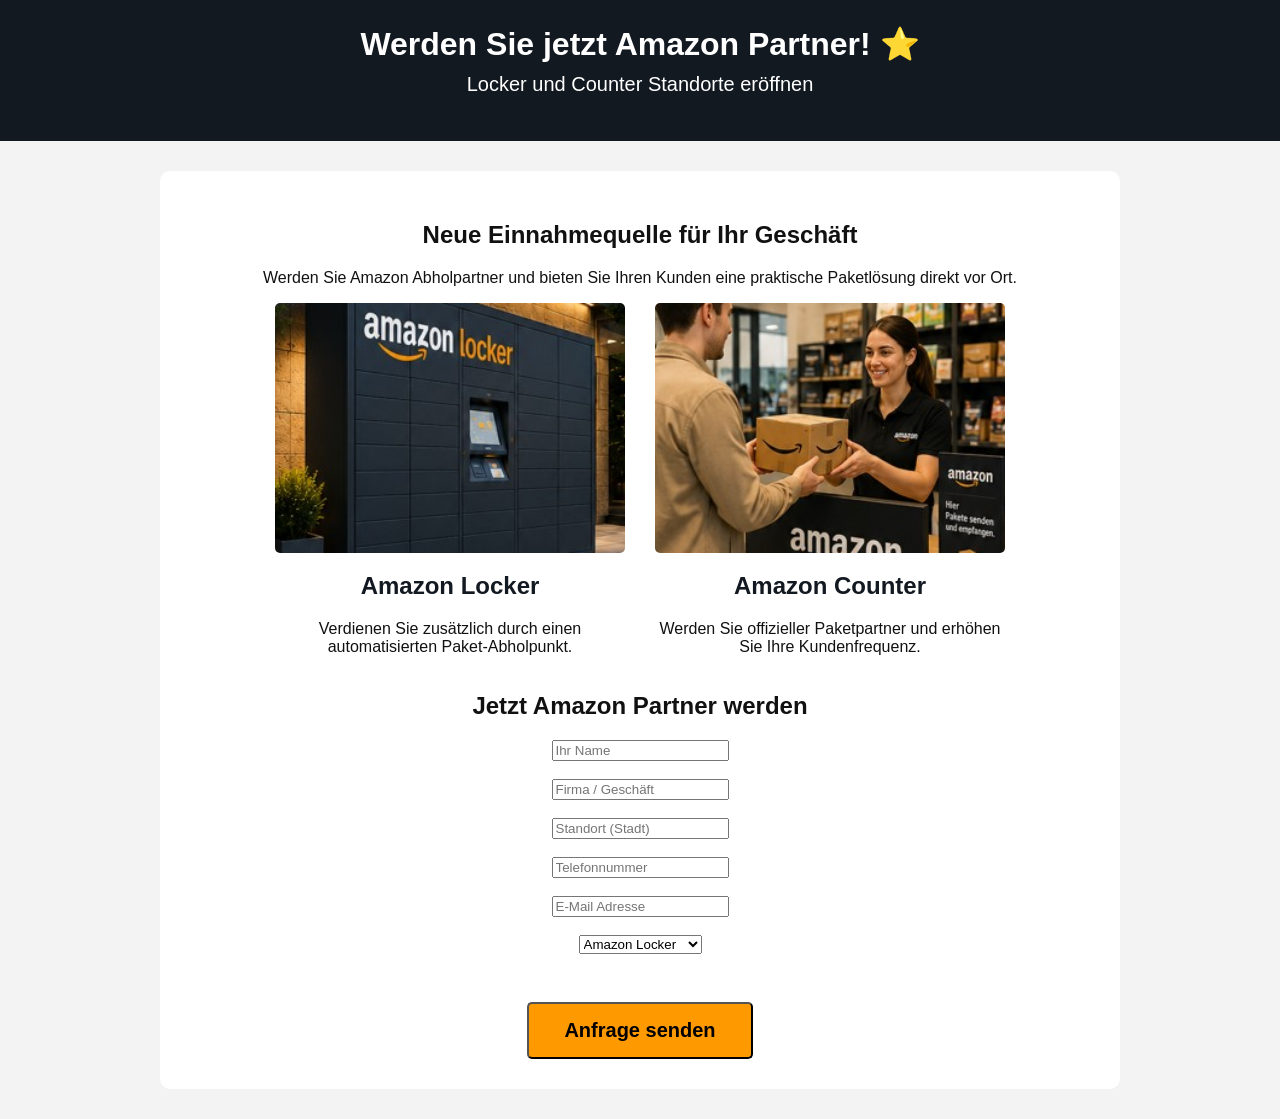
==== index.html @ 00881cdc "Update index.html" ====
<!DOCTYPE html>
<html lang="de">
<head>
    <meta charset="UTF-8">
    <meta name="viewport" content="width=device-width, initial-scale=1.0">
    <title>Amazon Partner werden</title>

    <style>
        body {
            margin: 0;
            font-family: Arial, Helvetica, sans-serif;
            background: #f3f3f3;
            color: #111;
        }

        .header {
            background: #131921;
            color: white;
            padding: 25px;
            text-align: center;
        }

        .header h1 {
            margin: 0;
            font-size: 32px;
        }

        .header p {
            font-size: 20px;
            margin-top: 10px;
        }

        .container {
            max-width: 900px;
            margin: 30px auto;
            background: white;
            padding: 30px;
            text-align: center;
            border-radius: 10px;
        }

        .images {
            display: flex;
            justify-content: center;
            gap: 30px;
            flex-wrap: wrap;
        }

        .card {
            width: 350px;
        }

        .card img {
            width: 100%;
            height: 250px;
            object-fit: cover;
            border-radius: 5px;
        }

        .card h2 {
            margin-top: 15px;
            color: #131921;
        }

        .button {
            display: inline-block;
            margin-top: 30px;
            background: #ff9900;
            color: black;
            padding: 15px 35px;
            font-size: 20px;
            font-weight: bold;
            text-decoration: none;
            border-radius: 5px;
        }

        .button:hover {
            background: #e68a00;
        }
    </style>

</head>

<body>

<div class="header">
    <h1>Werden Sie jetzt Amazon Partner! ⭐</h1>
    <p>Locker und Counter Standorte eröffnen</p>
</div>


<div class="container">

    <h2>Neue Einnahmequelle für Ihr Geschäft</h2>

    <p>
        Werden Sie Amazon Abholpartner und bieten Sie Ihren Kunden
        eine praktische Paketlösung direkt vor Ort.
    </p>


    <div class="images">

        <div class="card">
            <img src="images/locker.jpg" alt="Amazon Locker">
            <h2>Amazon Locker</h2>
            <p>
                Verdienen Sie zusätzlich durch einen automatisierten
                Paket-Abholpunkt.
            </p>
        </div>


        <div class="card">
            <img src="images/counter.jpg" alt="Amazon Counter">
            <h2>Amazon Counter</h2>
            <p>
                Werden Sie offizieller Paketpartner und erhöhen Sie
                Ihre Kundenfrequenz.
            </p>
        </div>

    </div>


    <form name="amazon-partner" method="POST" data-netlify="true">

<input type="hidden" name="form-name" value="amazon-partner">

<h2>Jetzt Amazon Partner werden</h2>

    <input type="text" name="Name" placeholder="Ihr Name" required><br><br>

    <input type="text" name="Firma" placeholder="Firma / Geschäft" required><br><br>

    <input type="text" name="Ort" placeholder="Standort (Stadt)" required><br><br>

    <input type="tel" name="Telefon" placeholder="Telefonnummer" required><br><br>

    <input type="email" name="Email" placeholder="E-Mail Adresse" required><br><br>

    <select name="Interesse">
        <option>Amazon Locker</option>
        <option>Amazon Counter</option>
        <option>Beides</option>
    </select>

    <br><br>

    <button class="button" type="submit">
        Anfrage senden
    </button>

</form>

</div>


</body>
</html>
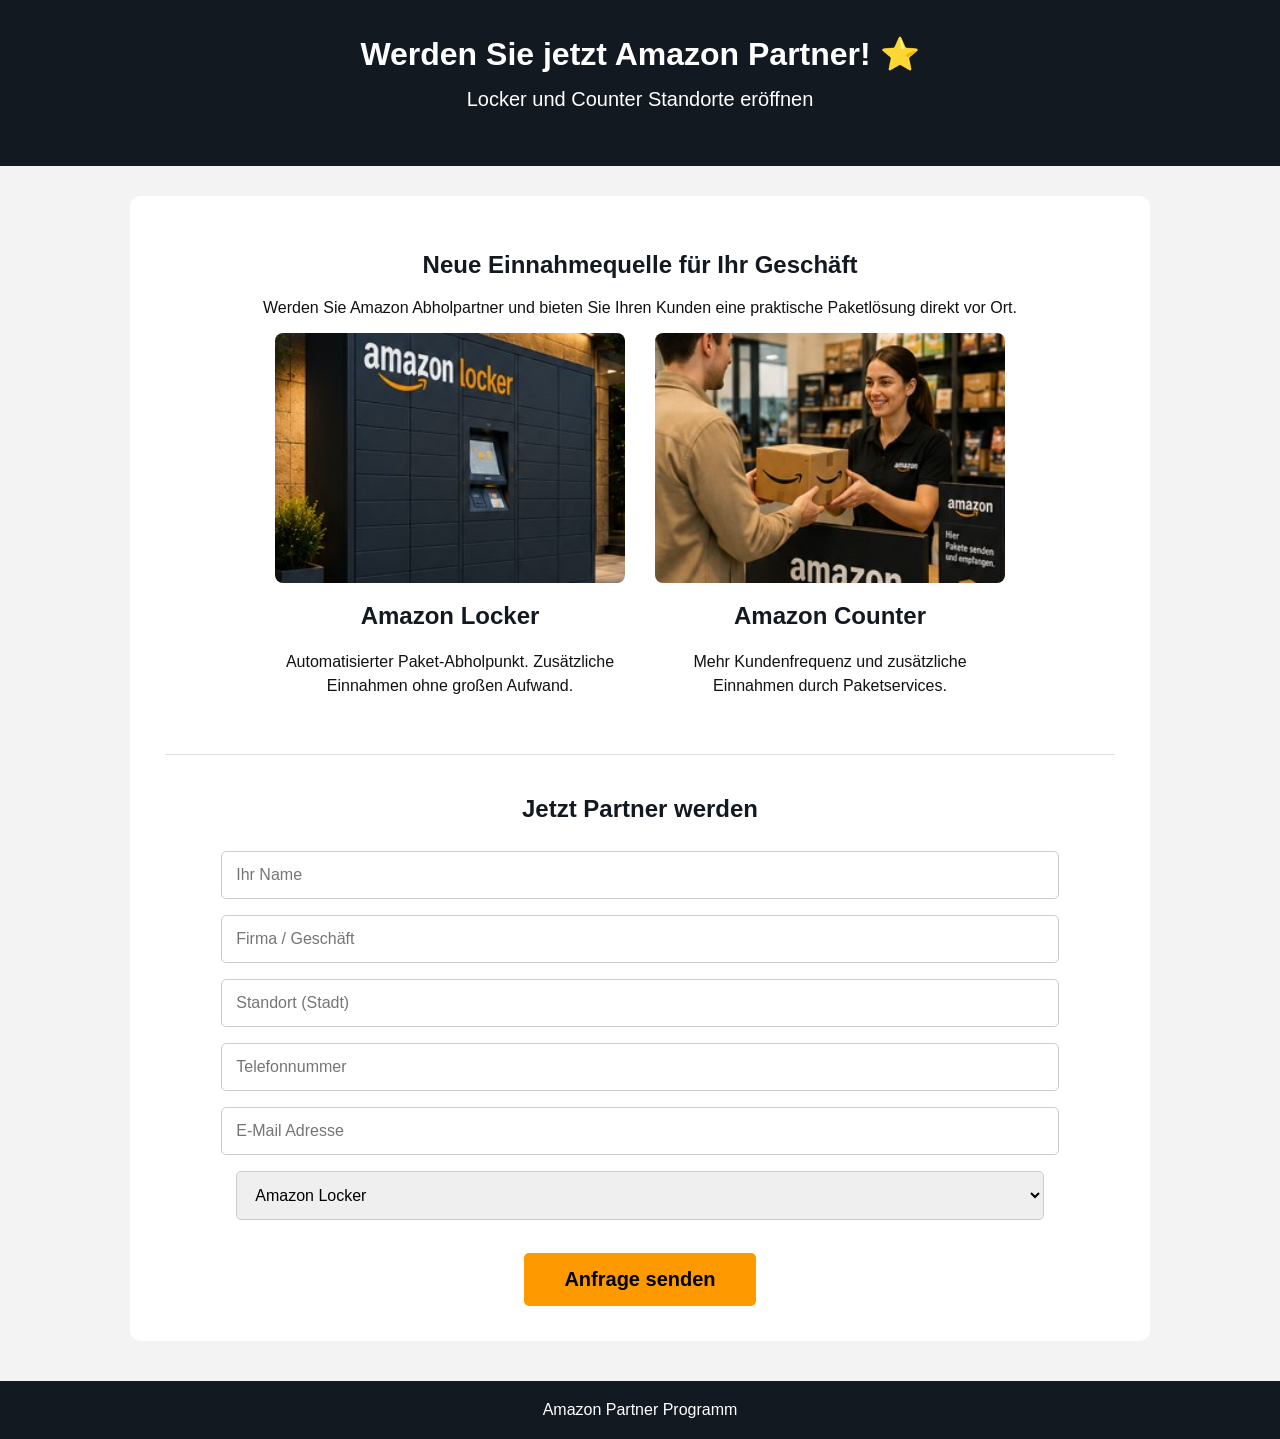
==== commit c4888fec: "Update index.html" ====
--- a/index.html
+++ b/index.html
@@ -1,160 +1,371 @@
 <!DOCTYPE html>
 <html lang="de">
+
 <head>
-    <meta charset="UTF-8">
-    <meta name="viewport" content="width=device-width, initial-scale=1.0">
-    <title>Amazon Partner werden</title>
-
-    <style>
-        body {
-            margin: 0;
-            font-family: Arial, Helvetica, sans-serif;
-            background: #f3f3f3;
-            color: #111;
-        }
-
-        .header {
-            background: #131921;
-            color: white;
-            padding: 25px;
-            text-align: center;
-        }
-
-        .header h1 {
-            margin: 0;
-            font-size: 32px;
-        }
-
-        .header p {
-            font-size: 20px;
-            margin-top: 10px;
-        }
-
-        .container {
-            max-width: 900px;
-            margin: 30px auto;
-            background: white;
-            padding: 30px;
-            text-align: center;
-            border-radius: 10px;
-        }
-
-        .images {
-            display: flex;
-            justify-content: center;
-            gap: 30px;
-            flex-wrap: wrap;
-        }
-
-        .card {
-            width: 350px;
-        }
-
-        .card img {
-            width: 100%;
-            height: 250px;
-            object-fit: cover;
-            border-radius: 5px;
-        }
-
-        .card h2 {
-            margin-top: 15px;
-            color: #131921;
-        }
-
-        .button {
-            display: inline-block;
-            margin-top: 30px;
-            background: #ff9900;
-            color: black;
-            padding: 15px 35px;
-            font-size: 20px;
-            font-weight: bold;
-            text-decoration: none;
-            border-radius: 5px;
-        }
-
-        .button:hover {
-            background: #e68a00;
-        }
-    </style>
+<meta charset="UTF-8">
+<meta name="viewport" content="width=device-width, initial-scale=1.0">
+
+<title>Amazon Partner werden</title>
+
+<style>
+
+body {
+    margin: 0;
+    font-family: Arial, Helvetica, sans-serif;
+    background: #f3f3f3;
+    color: #111;
+}
+
+
+.header {
+    background: #131921;
+    color: white;
+    padding: 35px 20px;
+    text-align: center;
+}
+
+
+.header h1 {
+    margin: 0;
+    font-size: 32px;
+}
+
+
+.header p {
+    font-size: 20px;
+    margin-top: 15px;
+}
+
+
+
+.container {
+
+    max-width: 950px;
+    margin: 30px auto;
+    background: white;
+    padding: 35px;
+    text-align: center;
+    border-radius: 10px;
+
+}
+
+
+
+.container h2 {
+
+    color: #131921;
+
+}
+
+
+
+.images {
+
+    display: flex;
+    justify-content: center;
+    gap: 30px;
+    flex-wrap: wrap;
+
+}
+
+
+
+.card {
+
+    width: 350px;
+
+}
+
+
+
+.card img {
+
+    width: 100%;
+    height: 250px;
+    object-fit: cover;
+    border-radius: 8px;
+
+}
+
+
+
+.card h2 {
+
+    margin-top: 15px;
+
+}
+
+
+
+.card p {
+
+    font-size: 16px;
+    line-height: 1.5;
+
+}
+
+
+
+.form-box {
+
+    margin-top: 40px;
+    padding-top: 20px;
+    border-top: 1px solid #ddd;
+
+}
+
+
+
+input, select {
+
+    width: 85%;
+    padding: 14px;
+    margin: 8px;
+    font-size: 16px;
+    border: 1px solid #ccc;
+    border-radius: 5px;
+
+}
+
+
+
+.button {
+
+    display: inline-block;
+    margin-top: 25px;
+    background: #ff9900;
+    color: black;
+    padding: 15px 40px;
+    font-size: 20px;
+    font-weight: bold;
+    border: none;
+    border-radius: 5px;
+    cursor: pointer;
+
+}
+
+
+
+.button:hover {
+
+    background: #e68a00;
+
+}
+
+
+
+.footer {
+
+    margin-top: 40px;
+    padding: 20px;
+    background: #131921;
+    color: white;
+    text-align: center;
+
+}
+
+
+
+@media(max-width:700px){
+
+    .container {
+
+        margin: 10px;
+        padding: 20px;
+
+    }
+
+
+    .card {
+
+        width: 100%;
+
+    }
+
+
+    .header h1 {
+
+        font-size: 25px;
+
+    }
+
+}
+
+
+</style>
 
 </head>
 
+
+
 <body>
 
+
 <div class="header">
-    <h1>Werden Sie jetzt Amazon Partner! ⭐</h1>
-    <p>Locker und Counter Standorte eröffnen</p>
-</div>
+
+<h1>Werden Sie jetzt Amazon Partner! ⭐</h1>
+
+<p>
+Locker und Counter Standorte eröffnen
+</p>
+
+</div>
+
 
 
 <div class="container">
 
-    <h2>Neue Einnahmequelle für Ihr Geschäft</h2>
-
-    <p>
-        Werden Sie Amazon Abholpartner und bieten Sie Ihren Kunden
-        eine praktische Paketlösung direkt vor Ort.
-    </p>
-
-
-    <div class="images">
-
-        <div class="card">
-            <img src="images/locker.jpg" alt="Amazon Locker">
-            <h2>Amazon Locker</h2>
-            <p>
-                Verdienen Sie zusätzlich durch einen automatisierten
-                Paket-Abholpunkt.
-            </p>
-        </div>
-
-
-        <div class="card">
-            <img src="images/counter.jpg" alt="Amazon Counter">
-            <h2>Amazon Counter</h2>
-            <p>
-                Werden Sie offizieller Paketpartner und erhöhen Sie
-                Ihre Kundenfrequenz.
-            </p>
-        </div>
-
-    </div>
-
-
-    <form name="amazon-partner" method="POST" data-netlify="true">
+
+<h2>Neue Einnahmequelle für Ihr Geschäft</h2>
+
+
+<p>
+Werden Sie Amazon Abholpartner und bieten Sie Ihren Kunden
+eine praktische Paketlösung direkt vor Ort.
+</p>
+
+
+
+<div class="images">
+
+
+<div class="card">
+
+<img src="images/locker.jpg" alt="Amazon Locker">
+
+<h2>Amazon Locker</h2>
+
+<p>
+Automatisierter Paket-Abholpunkt.
+Zusätzliche Einnahmen ohne großen Aufwand.
+</p>
+
+</div>
+
+
+
+
+<div class="card">
+
+<img src="images/counter.jpg" alt="Amazon Counter">
+
+<h2>Amazon Counter</h2>
+
+<p>
+Mehr Kundenfrequenz und zusätzliche Einnahmen
+durch Paketservices.
+</p>
+
+</div>
+
+
+</div>
+
+
+
+
+
+<div class="form-box">
+
+
+<h2>
+Jetzt Partner werden
+</h2>
+
+
+
+<form 
+name="amazon-partner"
+method="POST"
+data-netlify="true"
+action="/danke.html">
+
 
 <input type="hidden" name="form-name" value="amazon-partner">
 
-<h2>Jetzt Amazon Partner werden</h2>
-
-    <input type="text" name="Name" placeholder="Ihr Name" required><br><br>
-
-    <input type="text" name="Firma" placeholder="Firma / Geschäft" required><br><br>
-
-    <input type="text" name="Ort" placeholder="Standort (Stadt)" required><br><br>
-
-    <input type="tel" name="Telefon" placeholder="Telefonnummer" required><br><br>
-
-    <input type="email" name="Email" placeholder="E-Mail Adresse" required><br><br>
-
-    <select name="Interesse">
-        <option>Amazon Locker</option>
-        <option>Amazon Counter</option>
-        <option>Beides</option>
-    </select>
-
-    <br><br>
-
-    <button class="button" type="submit">
-        Anfrage senden
-    </button>
+
+
+<input 
+type="text"
+name="Name"
+placeholder="Ihr Name"
+required>
+
+
+
+<input
+type="text"
+name="Firma"
+placeholder="Firma / Geschäft"
+required>
+
+
+
+<input
+type="text"
+name="Ort"
+placeholder="Standort (Stadt)"
+required>
+
+
+
+<input
+type="tel"
+name="Telefon"
+placeholder="Telefonnummer"
+required>
+
+
+
+<input
+type="email"
+name="Email"
+placeholder="E-Mail Adresse"
+required>
+
+
+
+<select name="Interesse">
+
+<option>Amazon Locker</option>
+
+<option>Amazon Counter</option>
+
+<option>Beides</option>
+
+</select>
+
+
+
+<br>
+
+
+
+<button class="button" type="submit">
+
+Anfrage senden
+
+</button>
+
+
 
 </form>
 
+
+</div>
+
+
+</div>
+
+
+
+<div class="footer">
+
+Amazon Partner Programm
+
 </div>
 
 
 </body>
+
 </html>
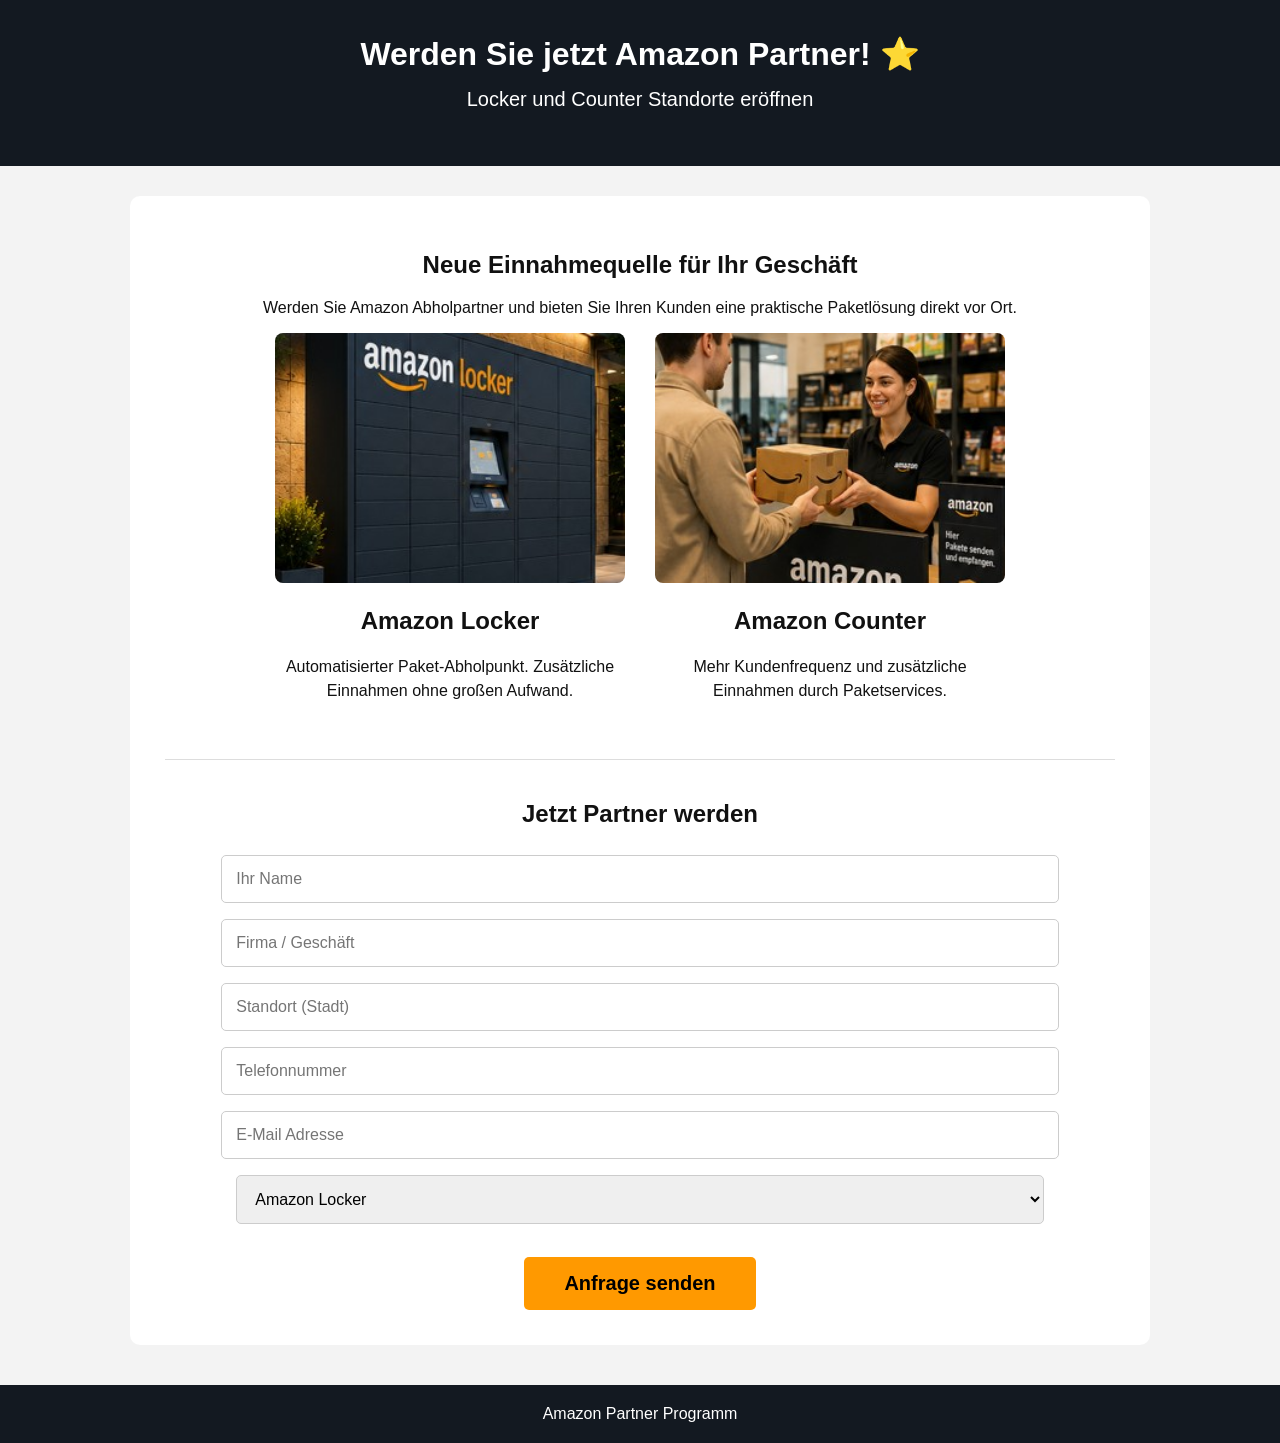
==== commit af1329d5: "Update index.html" ====
--- a/index.html
+++ b/index.html
@@ -16,7 +16,6 @@
     color: #111;
 }
 
-
 .header {
     background: #131921;
     color: white;
@@ -24,97 +23,52 @@
     text-align: center;
 }
 
-
 .header h1 {
     margin: 0;
     font-size: 32px;
 }
 
-
 .header p {
     font-size: 20px;
     margin-top: 15px;
 }
 
-
-
 .container {
-
     max-width: 950px;
     margin: 30px auto;
     background: white;
     padding: 35px;
     text-align: center;
     border-radius: 10px;
-
-}
-
-
-
-.container h2 {
-
-    color: #131921;
-
-}
-
-
+}
 
 .images {
-
     display: flex;
     justify-content: center;
     gap: 30px;
     flex-wrap: wrap;
-
-}
-
-
+}
 
 .card {
-
     width: 350px;
-
-}
-
-
+}
 
 .card img {
-
     width: 100%;
     height: 250px;
     object-fit: cover;
     border-radius: 8px;
-
-}
-
-
-
-.card h2 {
-
-    margin-top: 15px;
-
-}
-
-
+}
 
 .card p {
-
-    font-size: 16px;
     line-height: 1.5;
-
-}
-
-
+}
 
 .form-box {
-
     margin-top: 40px;
     padding-top: 20px;
     border-top: 1px solid #ddd;
-
-}
-
-
+}
 
 input, select {
 
@@ -127,11 +81,8 @@
 
 }
 
-
-
 .button {
 
-    display: inline-block;
     margin-top: 25px;
     background: #ff9900;
     color: black;
@@ -144,15 +95,9 @@
 
 }
 
-
-
 .button:hover {
-
     background: #e68a00;
-
-}
-
-
+}
 
 .footer {
 
@@ -165,39 +110,28 @@
 }
 
 
-
 @media(max-width:700px){
 
     .container {
-
         margin: 10px;
         padding: 20px;
-
     }
 
-
     .card {
-
         width: 100%;
-
     }
 
-
     .header h1 {
-
         font-size: 25px;
-
     }
 
 }
 
-
 </style>
 
 </head>
 
 
-
 <body>
 
 
@@ -205,9 +139,7 @@
 
 <h1>Werden Sie jetzt Amazon Partner! ⭐</h1>
 
-<p>
-Locker und Counter Standorte eröffnen
-</p>
+<p>Locker und Counter Standorte eröffnen</p>
 
 </div>
 
@@ -244,7 +176,6 @@
 
 
 
-
 <div class="card">
 
 <img src="images/counter.jpg" alt="Amazon Counter">
@@ -264,25 +195,39 @@
 
 
 
-
 <div class="form-box">
 
 
-<h2>
-Jetzt Partner werden
-</h2>
+<h2>Jetzt Partner werden</h2>
+
+
+<!-- Netlify hidden form detection -->
+
+<form name="amazon-partner" netlify hidden>
+
+<input type="text" name="Name">
+<input type="text" name="Firma">
+<input type="text" name="Ort">
+<input type="tel" name="Telefon">
+<input type="email" name="Email">
+
+<select name="Interesse">
+<option>Amazon Locker</option>
+<option>Amazon Counter</option>
+<option>Beides</option>
+</select>
+
+</form>
 
 
 
 <form 
 name="amazon-partner"
 method="POST"
-data-netlify="true"
-action="/danke.html">
+data-netlify="true">
 
 
 <input type="hidden" name="form-name" value="amazon-partner">
-
 
 
 <input 
@@ -292,7 +237,6 @@
 required>
 
 
-
 <input
 type="text"
 name="Firma"
@@ -300,7 +244,6 @@
 required>
 
 
-
 <input
 type="text"
 name="Ort"
@@ -308,7 +251,6 @@
 required>
 
 
-
 <input
 type="tel"
 name="Telefon"
@@ -316,7 +258,6 @@
 required>
 
 
-
 <input
 type="email"
 name="Email"
@@ -324,7 +265,6 @@
 required>
 
 
-
 <select name="Interesse">
 
 <option>Amazon Locker</option>
@@ -336,11 +276,9 @@
 </select>
 
 
-
 <br>
 
 
-
 <button class="button" type="submit">
 
 Anfrage senden
@@ -348,7 +286,6 @@
 </button>
 
 
-
 </form>
 
 
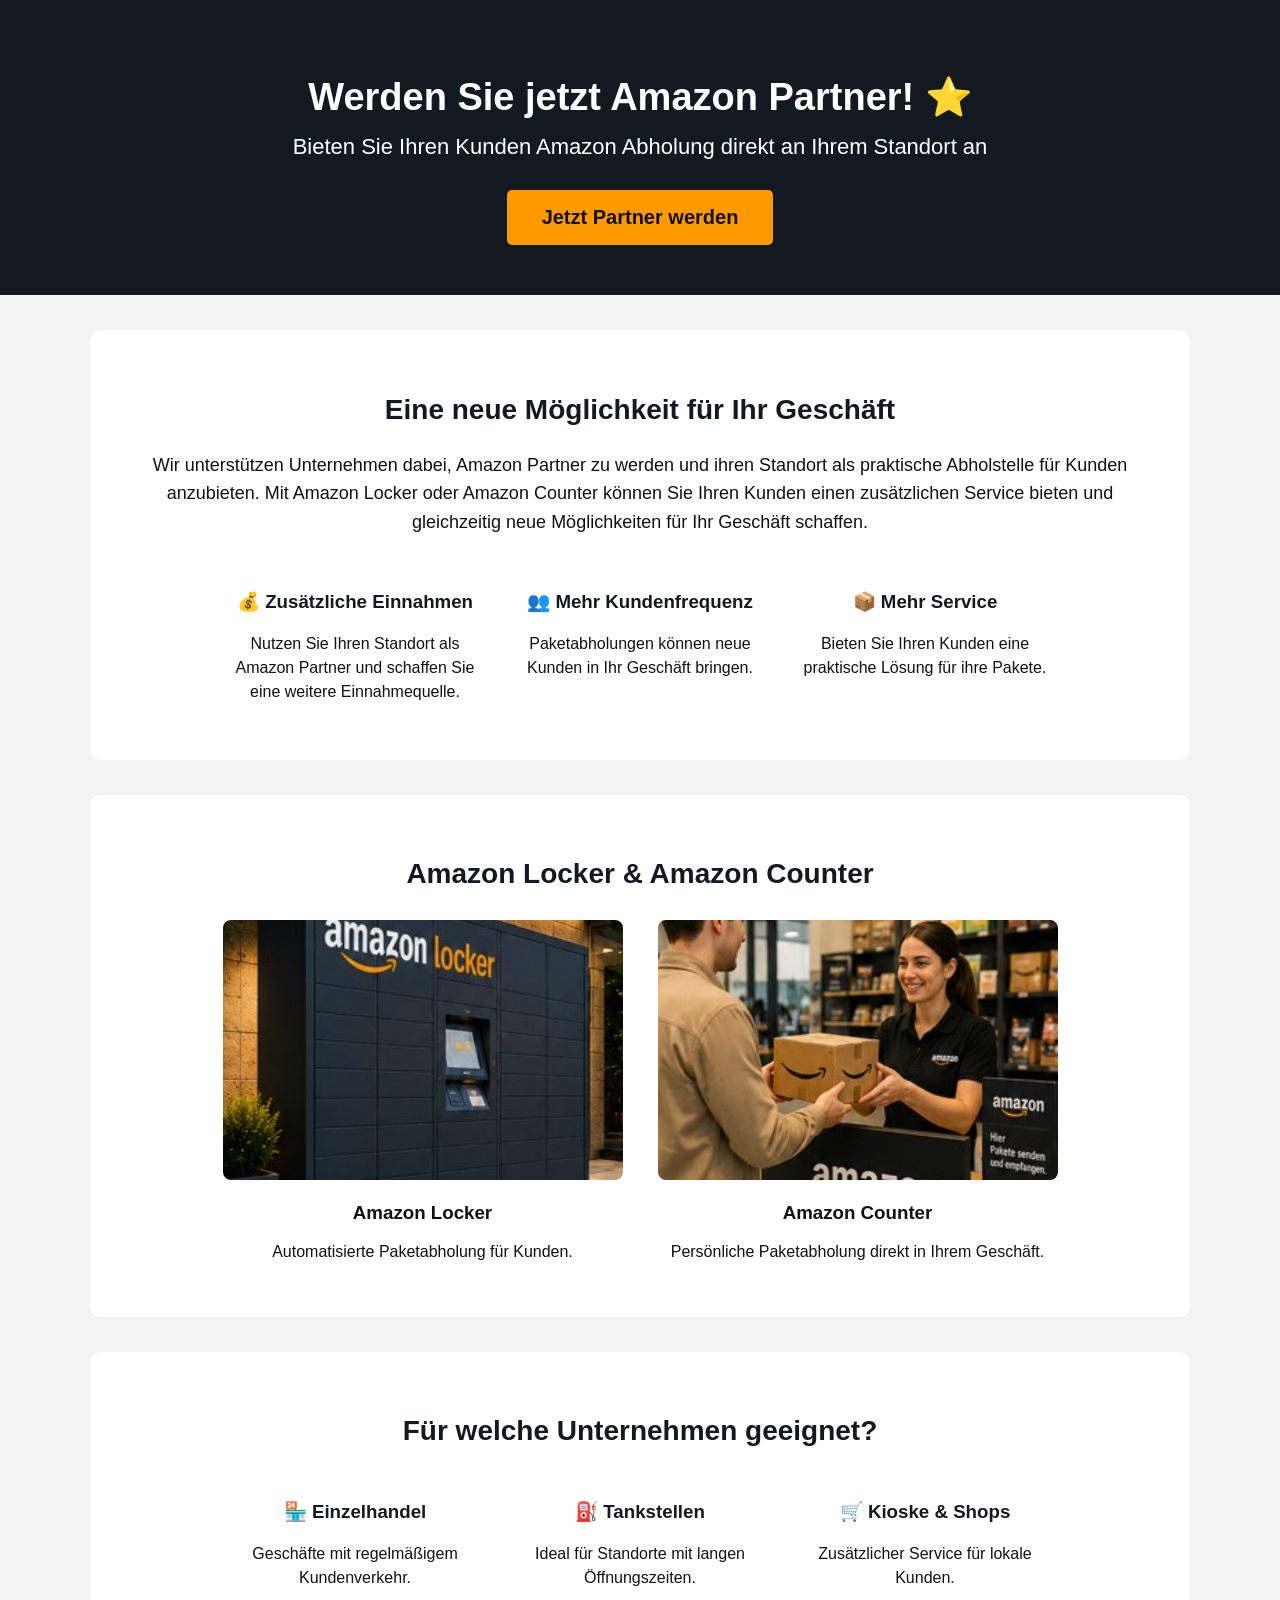
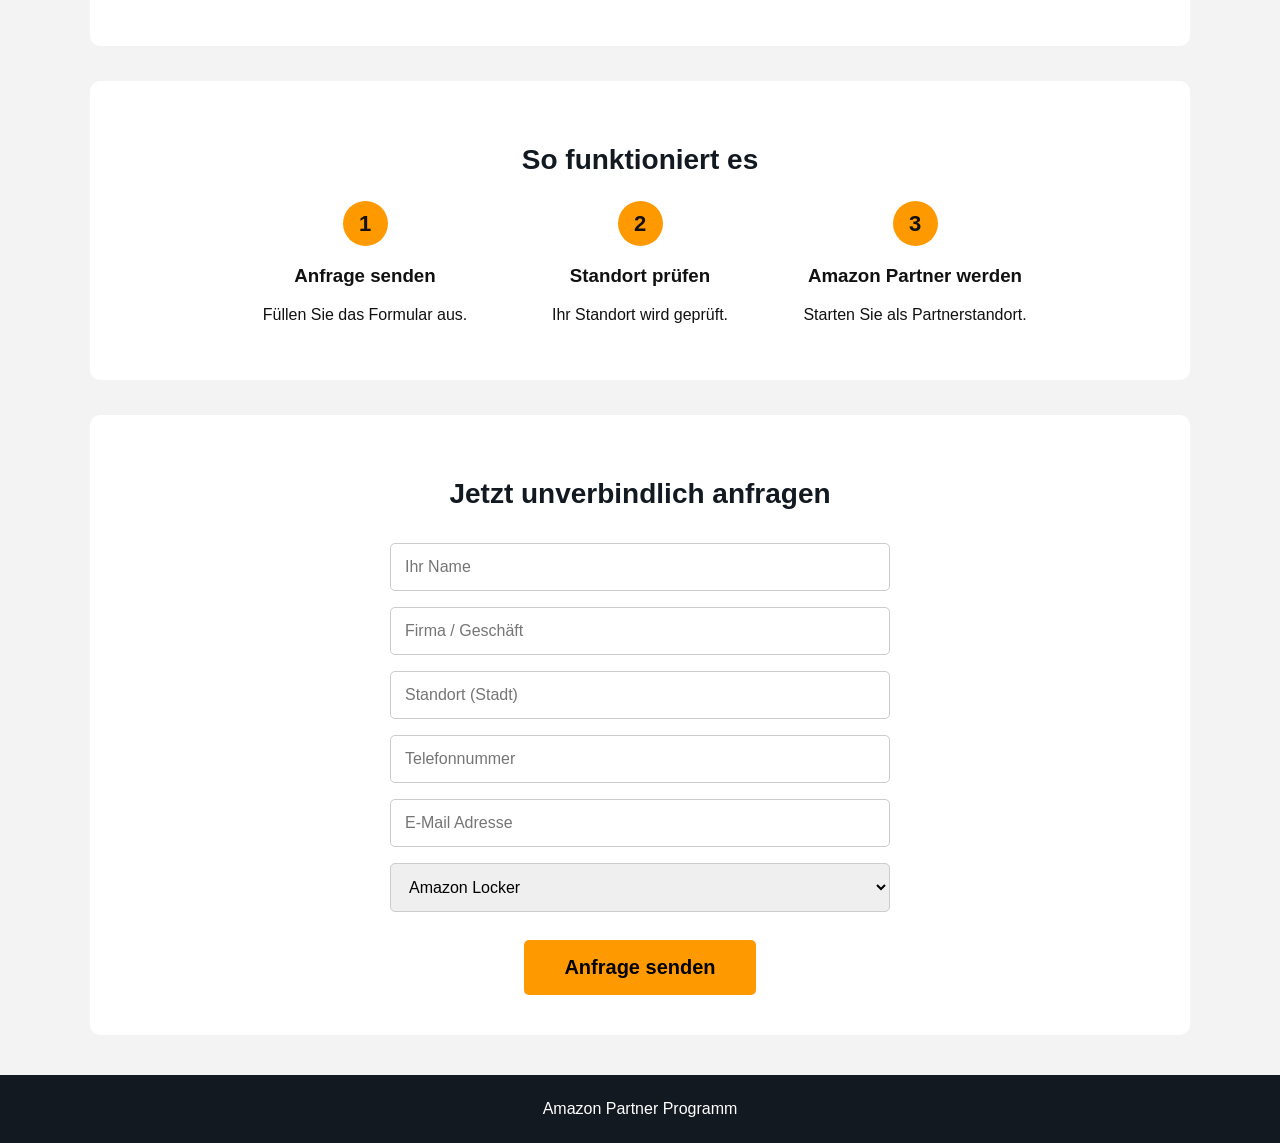
==== commit 0a065db9: "Update index.html" ====
--- a/index.html
+++ b/index.html
@@ -8,6 +8,10 @@
 <title>Amazon Partner werden</title>
 
 <style>
+
+* {
+    box-sizing: border-box;
+}
 
 body {
     margin: 0;
@@ -19,60 +23,151 @@
 .header {
     background: #131921;
     color: white;
-    padding: 35px 20px;
+    padding: 50px 20px;
     text-align: center;
 }
 
 .header h1 {
+    font-size: 38px;
+    margin-bottom: 15px;
+}
+
+.header p {
+    font-size: 22px;
     margin: 0;
-    font-size: 32px;
-}
-
-.header p {
+}
+
+
+.hero-button {
+    display: inline-block;
+    margin-top: 30px;
+    background: #ff9900;
+    color: #111;
+    padding: 16px 35px;
     font-size: 20px;
-    margin-top: 15px;
-}
+    font-weight: bold;
+    text-decoration: none;
+    border-radius: 5px;
+}
+
+
 
 .container {
-    max-width: 950px;
-    margin: 30px auto;
+    max-width: 1100px;
+    margin: 35px auto;
     background: white;
-    padding: 35px;
-    text-align: center;
+    padding: 40px;
     border-radius: 10px;
 }
+
+
+
+.section-title {
+    text-align: center;
+    color: #131921;
+    font-size: 28px;
+    margin-bottom: 25px;
+}
+
+
+
+.intro {
+    text-align: center;
+    font-size: 18px;
+    line-height: 1.6;
+}
+
+
+
+.cards {
+    display: flex;
+    justify-content: center;
+    gap: 25px;
+    flex-wrap: wrap;
+    margin-top: 35px;
+}
+
+
+.card {
+    width: 260px;
+    text-align: center;
+}
+
+
+.card h3 {
+    color: #131921;
+}
+
+
+.card p {
+    line-height: 1.5;
+}
+
+
 
 .images {
     display: flex;
     justify-content: center;
-    gap: 30px;
+    gap: 35px;
     flex-wrap: wrap;
-}
-
-.card {
-    width: 350px;
-}
-
-.card img {
+    margin-top: 30px;
+}
+
+
+
+.image-card {
+    width: 400px;
+    text-align: center;
+}
+
+
+.image-card img {
     width: 100%;
-    height: 250px;
+    height: 260px;
     object-fit: cover;
     border-radius: 8px;
 }
 
-.card p {
-    line-height: 1.5;
-}
+
+
+.steps {
+    display: flex;
+    justify-content: center;
+    gap: 25px;
+    flex-wrap: wrap;
+}
+
+
+.step {
+    width: 250px;
+    text-align: center;
+}
+
+
+
+.number {
+    background: #ff9900;
+    display: inline-block;
+    width: 45px;
+    height: 45px;
+    line-height: 45px;
+    border-radius: 50%;
+    font-weight: bold;
+    font-size: 22px;
+}
+
+
 
 .form-box {
-    margin-top: 40px;
-    padding-top: 20px;
-    border-top: 1px solid #ddd;
-}
+    text-align: center;
+}
+
+
 
 input, select {
 
     width: 85%;
+    max-width: 500px;
     padding: 14px;
     margin: 8px;
     font-size: 16px;
@@ -81,51 +176,58 @@
 
 }
 
-.button {
-
-    margin-top: 25px;
+
+
+button {
+
     background: #ff9900;
-    color: black;
-    padding: 15px 40px;
+    border: none;
+    padding: 16px 40px;
     font-size: 20px;
     font-weight: bold;
-    border: none;
+    cursor: pointer;
     border-radius: 5px;
-    cursor: pointer;
-
-}
-
-.button:hover {
+    margin-top: 20px;
+
+}
+
+
+
+button:hover {
     background: #e68a00;
 }
 
+
+
 .footer {
 
-    margin-top: 40px;
-    padding: 20px;
-    background: #131921;
-    color: white;
-    text-align: center;
-
-}
+    background:#131921;
+    color:white;
+    text-align:center;
+    padding:25px;
+    margin-top:40px;
+
+}
+
 
 
 @media(max-width:700px){
 
-    .container {
-        margin: 10px;
-        padding: 20px;
-    }
-
-    .card {
-        width: 100%;
-    }
-
-    .header h1 {
-        font-size: 25px;
-    }
-
-}
+.header h1 {
+    font-size:28px;
+}
+
+.container {
+    margin:15px;
+    padding:25px;
+}
+
+.image-card {
+    width:100%;
+}
+
+}
+
 
 </style>
 
@@ -135,89 +237,250 @@
 <body>
 
 
+
 <div class="header">
 
 <h1>Werden Sie jetzt Amazon Partner! ⭐</h1>
 
-<p>Locker und Counter Standorte eröffnen</p>
-
-</div>
+<p>
+Bieten Sie Ihren Kunden Amazon Abholung direkt an Ihrem Standort an
+</p>
+
+<a href="#formular" class="hero-button">
+Jetzt Partner werden
+</a>
+
+</div>
+
 
 
 
 <div class="container">
 
 
-<h2>Neue Einnahmequelle für Ihr Geschäft</h2>
-
-
-<p>
-Werden Sie Amazon Abholpartner und bieten Sie Ihren Kunden
-eine praktische Paketlösung direkt vor Ort.
-</p>
-
+<h2 class="section-title">
+Eine neue Möglichkeit für Ihr Geschäft
+</h2>
+
+
+<p class="intro">
+
+Wir unterstützen Unternehmen dabei, Amazon Partner zu werden und ihren Standort
+als praktische Abholstelle für Kunden anzubieten.
+
+Mit Amazon Locker oder Amazon Counter können Sie Ihren Kunden einen zusätzlichen
+Service bieten und gleichzeitig neue Möglichkeiten für Ihr Geschäft schaffen.
+
+</p>
+
+
+
+<div class="cards">
+
+
+<div class="card">
+
+<h3>💰 Zusätzliche Einnahmen</h3>
+
+<p>
+Nutzen Sie Ihren Standort als Amazon Partner und schaffen Sie eine weitere Einnahmequelle.
+</p>
+
+</div>
+
+
+<div class="card">
+
+<h3>👥 Mehr Kundenfrequenz</h3>
+
+<p>
+Paketabholungen können neue Kunden in Ihr Geschäft bringen.
+</p>
+
+</div>
+
+
+<div class="card">
+
+<h3>📦 Mehr Service</h3>
+
+<p>
+Bieten Sie Ihren Kunden eine praktische Lösung für ihre Pakete.
+</p>
+
+</div>
+
+
+</div>
+
+
+</div>
+
+
+
+
+
+<div class="container">
+
+
+<h2 class="section-title">
+Amazon Locker & Amazon Counter
+</h2>
 
 
 <div class="images">
 
 
+<div class="image-card">
+
+<img src="images/locker.jpg" alt="Amazon Locker">
+
+<h3>Amazon Locker</h3>
+
+<p>
+Automatisierte Paketabholung für Kunden.
+</p>
+
+</div>
+
+
+
+<div class="image-card">
+
+<img src="images/counter.jpg" alt="Amazon Counter">
+
+<h3>Amazon Counter</h3>
+
+<p>
+Persönliche Paketabholung direkt in Ihrem Geschäft.
+</p>
+
+</div>
+
+
+
+</div>
+
+</div>
+
+
+
+
+
+
+<div class="container">
+
+
+<h2 class="section-title">
+Für welche Unternehmen geeignet?
+</h2>
+
+
+<div class="cards">
+
+
 <div class="card">
-
-<img src="images/locker.jpg" alt="Amazon Locker">
-
-<h2>Amazon Locker</h2>
-
-<p>
-Automatisierter Paket-Abholpunkt.
-Zusätzliche Einnahmen ohne großen Aufwand.
-</p>
-
-</div>
-
+<h3>🏪 Einzelhandel</h3>
+<p>
+Geschäfte mit regelmäßigem Kundenverkehr.
+</p>
+</div>
 
 
 <div class="card">
-
-<img src="images/counter.jpg" alt="Amazon Counter">
-
-<h2>Amazon Counter</h2>
-
-<p>
-Mehr Kundenfrequenz und zusätzliche Einnahmen
-durch Paketservices.
-</p>
-
-</div>
-
-
-</div>
-
-
-
-
-<div class="form-box">
-
-
-<h2>Jetzt Partner werden</h2>
-
-
-<!-- Netlify hidden form detection -->
-
-<form name="amazon-partner" netlify hidden>
-
-<input type="text" name="Name">
-<input type="text" name="Firma">
-<input type="text" name="Ort">
-<input type="tel" name="Telefon">
-<input type="email" name="Email">
-
-<select name="Interesse">
-<option>Amazon Locker</option>
-<option>Amazon Counter</option>
-<option>Beides</option>
-</select>
-
-</form>
+<h3>⛽ Tankstellen</h3>
+<p>
+Ideal für Standorte mit langen Öffnungszeiten.
+</p>
+</div>
+
+
+<div class="card">
+<h3>🛒 Kioske & Shops</h3>
+<p>
+Zusätzlicher Service für lokale Kunden.
+</p>
+</div>
+
+
+</div>
+
+
+</div>
+
+
+
+
+
+
+<div class="container">
+
+
+<h2 class="section-title">
+So funktioniert es
+</h2>
+
+
+<div class="steps">
+
+
+<div class="step">
+
+<div class="number">1</div>
+
+<h3>Anfrage senden</h3>
+
+<p>
+Füllen Sie das Formular aus.
+</p>
+
+</div>
+
+
+
+<div class="step">
+
+<div class="number">2</div>
+
+<h3>Standort prüfen</h3>
+
+<p>
+Ihr Standort wird geprüft.
+</p>
+
+</div>
+
+
+
+<div class="step">
+
+<div class="number">3</div>
+
+<h3>Amazon Partner werden</h3>
+
+<p>
+Starten Sie als Partnerstandort.
+</p>
+
+</div>
+
+
+</div>
+
+</div>
+
+
+
+
+
+
+
+<div class="container form-box" id="formular">
+
+
+<h2 class="section-title">
+Jetzt unverbindlich anfragen
+</h2>
 
 
 
@@ -230,39 +493,20 @@
 <input type="hidden" name="form-name" value="amazon-partner">
 
 
-<input 
-type="text"
-name="Name"
-placeholder="Ihr Name"
-required>
-
-
-<input
-type="text"
-name="Firma"
-placeholder="Firma / Geschäft"
-required>
-
-
-<input
-type="text"
-name="Ort"
-placeholder="Standort (Stadt)"
-required>
-
-
-<input
-type="tel"
-name="Telefon"
-placeholder="Telefonnummer"
-required>
-
-
-<input
-type="email"
-name="Email"
-placeholder="E-Mail Adresse"
-required>
+<input type="text" name="Name" placeholder="Ihr Name" required>
+
+
+<input type="text" name="Firma" placeholder="Firma / Geschäft" required>
+
+
+<input type="text" name="Ort" placeholder="Standort (Stadt)" required>
+
+
+<input type="tel" name="Telefon" placeholder="Telefonnummer" required>
+
+
+<input type="email" name="Email" placeholder="E-Mail Adresse" required>
+
 
 
 <select name="Interesse">
@@ -279,10 +523,8 @@
 <br>
 
 
-<button class="button" type="submit">
-
+<button type="submit">
 Anfrage senden
-
 </button>
 
 
@@ -292,7 +534,6 @@
 </div>
 
 
-</div>
 
 
 
@@ -303,6 +544,7 @@
 </div>
 
 
+
 </body>
 
 </html>
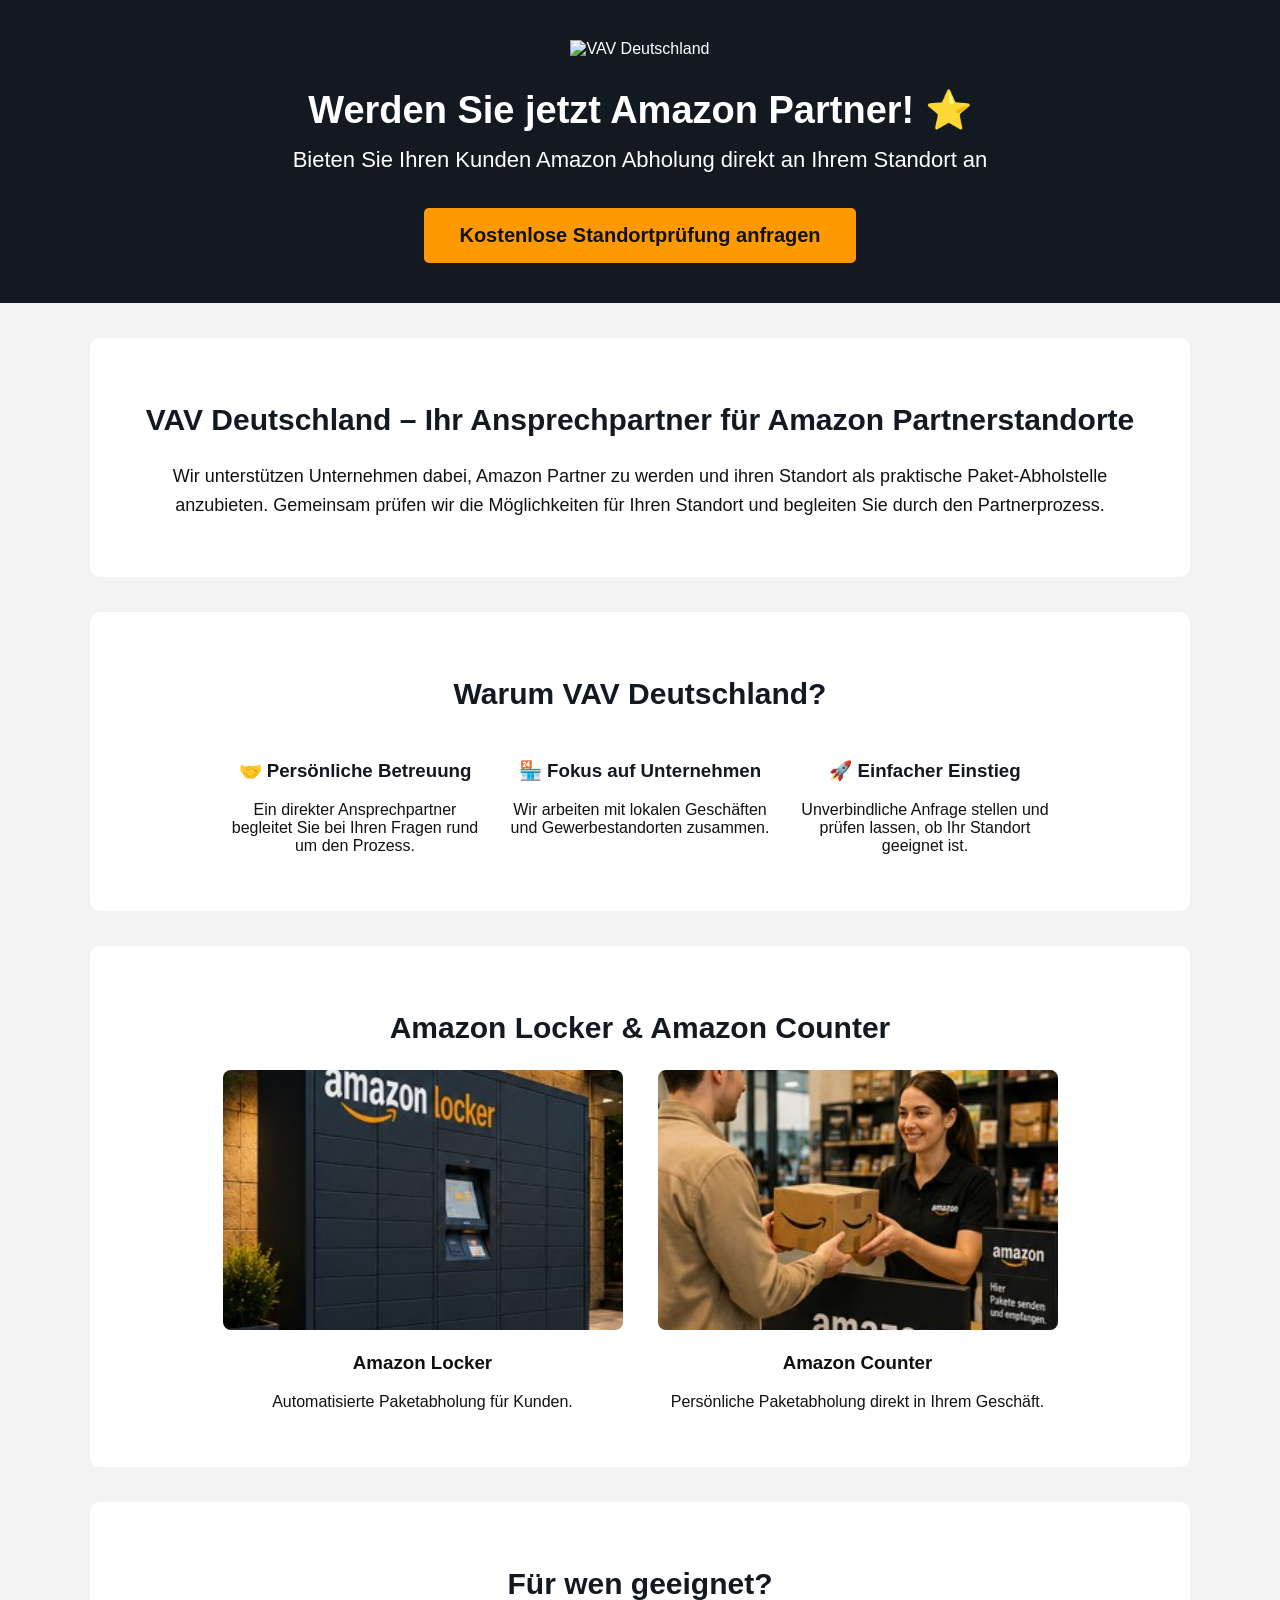
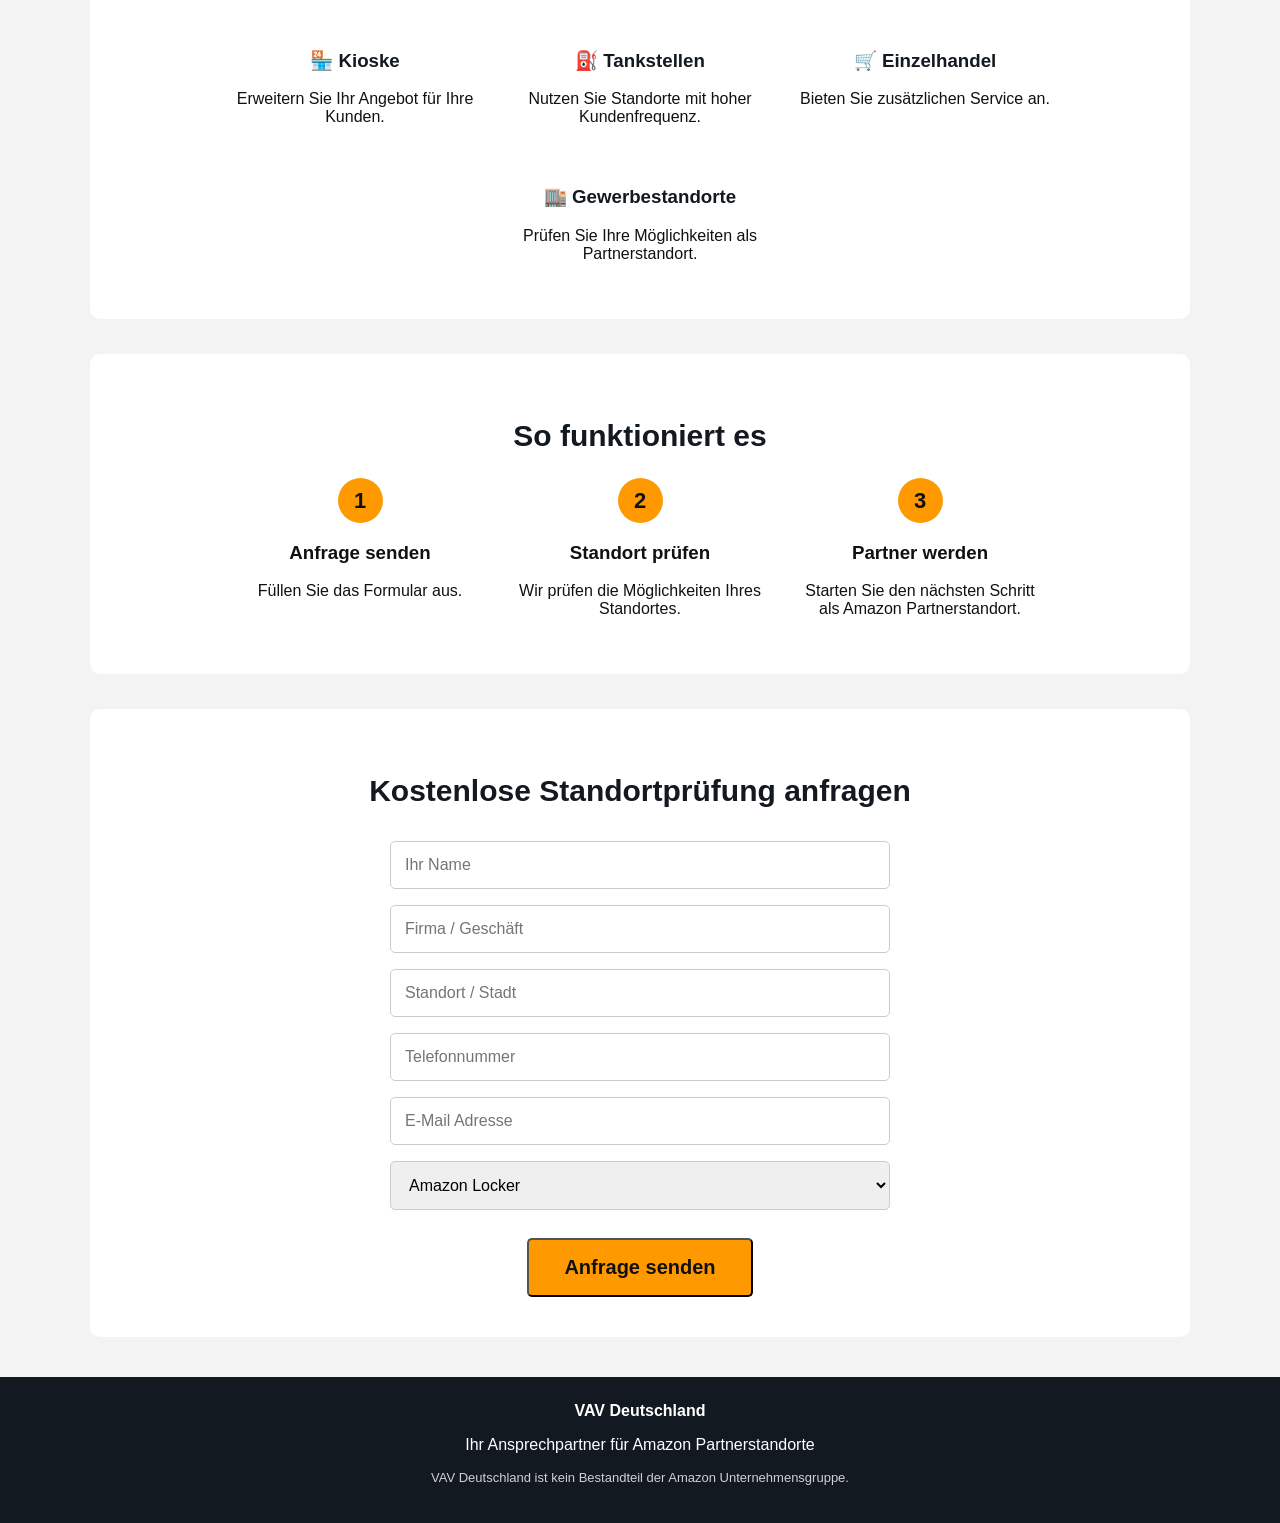
==== commit 307d51d6: "Update index.html" ====
--- a/index.html
+++ b/index.html
@@ -5,7 +5,7 @@
 <meta charset="UTF-8">
 <meta name="viewport" content="width=device-width, initial-scale=1.0">
 
-<title>Amazon Partner werden</title>
+<title>VAV Deutschland | Amazon Partner werden</title>
 
 <style>
 
@@ -23,178 +23,190 @@
 .header {
     background: #131921;
     color: white;
-    padding: 50px 20px;
     text-align: center;
-}
+    padding: 40px 20px;
+}
+
+
+.logo {
+    max-width: 180px;
+    margin-bottom: 20px;
+}
+
 
 .header h1 {
     font-size: 38px;
-    margin-bottom: 15px;
-}
+    margin: 10px 0;
+}
+
 
 .header p {
     font-size: 22px;
-    margin: 0;
-}
-
-
-.hero-button {
+    margin: 15px 0;
+}
+
+
+.button {
     display: inline-block;
-    margin-top: 30px;
     background: #ff9900;
     color: #111;
     padding: 16px 35px;
+    border-radius: 5px;
     font-size: 20px;
     font-weight: bold;
     text-decoration: none;
-    border-radius: 5px;
-}
-
+    margin-top: 20px;
+}
+
+
+.button:hover {
+    background: #e68a00;
+}
 
 
 .container {
+
     max-width: 1100px;
     margin: 35px auto;
     background: white;
     padding: 40px;
     border-radius: 10px;
-}
-
-
-
-.section-title {
-    text-align: center;
-    color: #131921;
-    font-size: 28px;
-    margin-bottom: 25px;
-}
-
-
-
-.intro {
-    text-align: center;
-    font-size: 18px;
-    line-height: 1.6;
+
+}
+
+
+.title {
+
+    text-align:center;
+    color:#131921;
+    font-size:30px;
+    margin-bottom:25px;
+
+}
+
+
+.text {
+
+    text-align:center;
+    font-size:18px;
+    line-height:1.6;
+
 }
 
 
 
 .cards {
-    display: flex;
-    justify-content: center;
-    gap: 25px;
-    flex-wrap: wrap;
-    margin-top: 35px;
-}
+
+    display:flex;
+    justify-content:center;
+    gap:25px;
+    flex-wrap:wrap;
+    margin-top:30px;
+
+}
+
 
 
 .card {
-    width: 260px;
-    text-align: center;
+
+    width:260px;
+    text-align:center;
+
 }
 
 
 .card h3 {
-    color: #131921;
-}
-
-
-.card p {
-    line-height: 1.5;
+
+    color:#131921;
+
 }
 
 
 
 .images {
-    display: flex;
-    justify-content: center;
-    gap: 35px;
-    flex-wrap: wrap;
-    margin-top: 30px;
+
+    display:flex;
+    justify-content:center;
+    gap:35px;
+    flex-wrap:wrap;
+
 }
 
 
 
 .image-card {
-    width: 400px;
-    text-align: center;
-}
+
+    width:400px;
+    text-align:center;
+
+}
+
 
 
 .image-card img {
-    width: 100%;
-    height: 260px;
-    object-fit: cover;
-    border-radius: 8px;
+
+    width:100%;
+    height:260px;
+    object-fit:cover;
+    border-radius:8px;
+
 }
 
 
 
 .steps {
-    display: flex;
-    justify-content: center;
-    gap: 25px;
-    flex-wrap: wrap;
-}
+
+    display:flex;
+    justify-content:center;
+    gap:30px;
+    flex-wrap:wrap;
+
+}
+
 
 
 .step {
-    width: 250px;
-    text-align: center;
-}
-
-
-
-.number {
-    background: #ff9900;
-    display: inline-block;
-    width: 45px;
-    height: 45px;
-    line-height: 45px;
-    border-radius: 50%;
-    font-weight: bold;
-    font-size: 22px;
-}
-
-
-
-.form-box {
-    text-align: center;
+
+    width:250px;
+    text-align:center;
+
+}
+
+
+
+.circle {
+
+    width:45px;
+    height:45px;
+    line-height:45px;
+    background:#ff9900;
+    border-radius:50%;
+    margin:auto;
+    font-weight:bold;
+    font-size:22px;
+
 }
 
 
 
 input, select {
 
-    width: 85%;
-    max-width: 500px;
-    padding: 14px;
-    margin: 8px;
-    font-size: 16px;
-    border: 1px solid #ccc;
-    border-radius: 5px;
-
-}
-
-
-
-button {
-
-    background: #ff9900;
-    border: none;
-    padding: 16px 40px;
-    font-size: 20px;
-    font-weight: bold;
-    cursor: pointer;
-    border-radius: 5px;
-    margin-top: 20px;
-
-}
-
-
-
-button:hover {
-    background: #e68a00;
+    width:85%;
+    max-width:500px;
+    padding:14px;
+    margin:8px;
+    border:1px solid #ccc;
+    border-radius:5px;
+    font-size:16px;
+
+}
+
+
+
+.form {
+
+    text-align:center;
+
 }
 
 
@@ -211,6 +223,15 @@
 
 
 
+.small {
+
+    font-size:13px;
+    opacity:0.8;
+
+}
+
+
+
 @media(max-width:700px){
 
 .header h1 {
@@ -218,12 +239,17 @@
 }
 
 .container {
+
     margin:15px;
     padding:25px;
-}
+
+}
+
 
 .image-card {
+
     width:100%;
+
 }
 
 }
@@ -240,17 +266,28 @@
 
 <div class="header">
 
+
+<!-- Upload your logo later as images/logo.png -->
+
+<img src="images/logo.png" class="logo" alt="VAV Deutschland">
+
+
 <h1>Werden Sie jetzt Amazon Partner! ⭐</h1>
 
+
 <p>
 Bieten Sie Ihren Kunden Amazon Abholung direkt an Ihrem Standort an
 </p>
 
-<a href="#formular" class="hero-button">
-Jetzt Partner werden
+
+<a href="#formular" class="button">
+Kostenlose Standortprüfung anfragen
 </a>
 
-</div>
+
+</div>
+
+
 
 
 
@@ -258,20 +295,36 @@
 <div class="container">
 
 
-<h2 class="section-title">
-Eine neue Möglichkeit für Ihr Geschäft
+<h2 class="title">
+VAV Deutschland – Ihr Ansprechpartner für Amazon Partnerstandorte
 </h2>
 
 
-<p class="intro">
+<p class="text">
 
 Wir unterstützen Unternehmen dabei, Amazon Partner zu werden und ihren Standort
-als praktische Abholstelle für Kunden anzubieten.
-
-Mit Amazon Locker oder Amazon Counter können Sie Ihren Kunden einen zusätzlichen
-Service bieten und gleichzeitig neue Möglichkeiten für Ihr Geschäft schaffen.
-
-</p>
+als praktische Paket-Abholstelle anzubieten.
+
+Gemeinsam prüfen wir die Möglichkeiten für Ihren Standort und begleiten Sie
+durch den Partnerprozess.
+
+</p>
+
+
+</div>
+
+
+
+
+
+
+
+<div class="container">
+
+
+<h2 class="title">
+Warum VAV Deutschland?
+</h2>
 
 
 
@@ -280,41 +333,46 @@
 
 <div class="card">
 
-<h3>💰 Zusätzliche Einnahmen</h3>
-
-<p>
-Nutzen Sie Ihren Standort als Amazon Partner und schaffen Sie eine weitere Einnahmequelle.
-</p>
-
-</div>
+<h3>🤝 Persönliche Betreuung</h3>
+
+<p>
+Ein direkter Ansprechpartner begleitet Sie bei Ihren Fragen rund um den Prozess.
+</p>
+
+</div>
+
 
 
 <div class="card">
 
-<h3>👥 Mehr Kundenfrequenz</h3>
-
-<p>
-Paketabholungen können neue Kunden in Ihr Geschäft bringen.
-</p>
-
-</div>
+<h3>🏪 Fokus auf Unternehmen</h3>
+
+<p>
+Wir arbeiten mit lokalen Geschäften und Gewerbestandorten zusammen.
+</p>
+
+</div>
+
 
 
 <div class="card">
 
-<h3>📦 Mehr Service</h3>
-
-<p>
-Bieten Sie Ihren Kunden eine praktische Lösung für ihre Pakete.
-</p>
-
-</div>
-
-
-</div>
-
-
-</div>
+<h3>🚀 Einfacher Einstieg</h3>
+
+<p>
+Unverbindliche Anfrage stellen und prüfen lassen, ob Ihr Standort geeignet ist.
+</p>
+
+</div>
+
+
+
+</div>
+
+
+</div>
+
+
 
 
 
@@ -323,7 +381,7 @@
 <div class="container">
 
 
-<h2 class="section-title">
+<h2 class="title">
 Amazon Locker & Amazon Counter
 </h2>
 
@@ -358,10 +416,12 @@
 </div>
 
 
-
-</div>
-
-</div>
+</div>
+
+
+</div>
+
+
 
 
 
@@ -371,18 +431,19 @@
 <div class="container">
 
 
-<h2 class="section-title">
-Für welche Unternehmen geeignet?
+<h2 class="title">
+Für wen geeignet?
 </h2>
 
 
+
 <div class="cards">
 
 
 <div class="card">
-<h3>🏪 Einzelhandel</h3>
-<p>
-Geschäfte mit regelmäßigem Kundenverkehr.
+<h3>🏪 Kioske</h3>
+<p>
+Erweitern Sie Ihr Angebot für Ihre Kunden.
 </p>
 </div>
 
@@ -390,23 +451,32 @@
 <div class="card">
 <h3>⛽ Tankstellen</h3>
 <p>
-Ideal für Standorte mit langen Öffnungszeiten.
+Nutzen Sie Standorte mit hoher Kundenfrequenz.
 </p>
 </div>
 
 
 <div class="card">
-<h3>🛒 Kioske & Shops</h3>
-<p>
-Zusätzlicher Service für lokale Kunden.
-</p>
-</div>
-
-
-</div>
-
-
-</div>
+<h3>🛒 Einzelhandel</h3>
+<p>
+Bieten Sie zusätzlichen Service an.
+</p>
+</div>
+
+
+<div class="card">
+<h3>🏬 Gewerbestandorte</h3>
+<p>
+Prüfen Sie Ihre Möglichkeiten als Partnerstandort.
+</p>
+</div>
+
+
+</div>
+
+
+</div>
+
 
 
 
@@ -416,17 +486,18 @@
 <div class="container">
 
 
-<h2 class="section-title">
+<h2 class="title">
 So funktioniert es
 </h2>
 
 
+
 <div class="steps">
 
 
 <div class="step">
 
-<div class="number">1</div>
+<div class="circle">1</div>
 
 <h3>Anfrage senden</h3>
 
@@ -437,15 +508,14 @@
 </div>
 
 
-
 <div class="step">
 
-<div class="number">2</div>
+<div class="circle">2</div>
 
 <h3>Standort prüfen</h3>
 
 <p>
-Ihr Standort wird geprüft.
+Wir prüfen die Möglichkeiten Ihres Standortes.
 </p>
 
 </div>
@@ -454,32 +524,33 @@
 
 <div class="step">
 
-<div class="number">3</div>
-
-<h3>Amazon Partner werden</h3>
-
-<p>
-Starten Sie als Partnerstandort.
-</p>
-
-</div>
-
-
-</div>
-
-</div>
-
-
-
-
-
-
-
-<div class="container form-box" id="formular">
-
-
-<h2 class="section-title">
-Jetzt unverbindlich anfragen
+<div class="circle">3</div>
+
+<h3>Partner werden</h3>
+
+<p>
+Starten Sie den nächsten Schritt als Amazon Partnerstandort.
+</p>
+
+</div>
+
+
+</div>
+
+
+</div>
+
+
+
+
+
+
+
+<div class="container form" id="formular">
+
+
+<h2 class="title">
+Kostenlose Standortprüfung anfragen
 </h2>
 
 
@@ -490,16 +561,18 @@
 data-netlify="true">
 
 
+
 <input type="hidden" name="form-name" value="amazon-partner">
 
 
+
 <input type="text" name="Name" placeholder="Ihr Name" required>
 
 
 <input type="text" name="Firma" placeholder="Firma / Geschäft" required>
 
 
-<input type="text" name="Ort" placeholder="Standort (Stadt)" required>
+<input type="text" name="Ort" placeholder="Standort / Stadt" required>
 
 
 <input type="tel" name="Telefon" placeholder="Telefonnummer" required>
@@ -508,7 +581,6 @@
 <input type="email" name="Email" placeholder="E-Mail Adresse" required>
 
 
-
 <select name="Interesse">
 
 <option>Amazon Locker</option>
@@ -523,11 +595,12 @@
 <br>
 
 
-<button type="submit">
+<button class="button" type="submit">
 Anfrage senden
 </button>
 
 
+
 </form>
 
 
@@ -537,11 +610,22 @@
 
 
 
+
+
 <div class="footer">
 
-Amazon Partner Programm
-
-</div>
+<strong>VAV Deutschland</strong>
+
+<p>
+Ihr Ansprechpartner für Amazon Partnerstandorte
+</p>
+
+<p class="small">
+VAV Deutschland ist kein Bestandteil der Amazon Unternehmensgruppe.
+</p>
+
+</div>
+
 
 
 
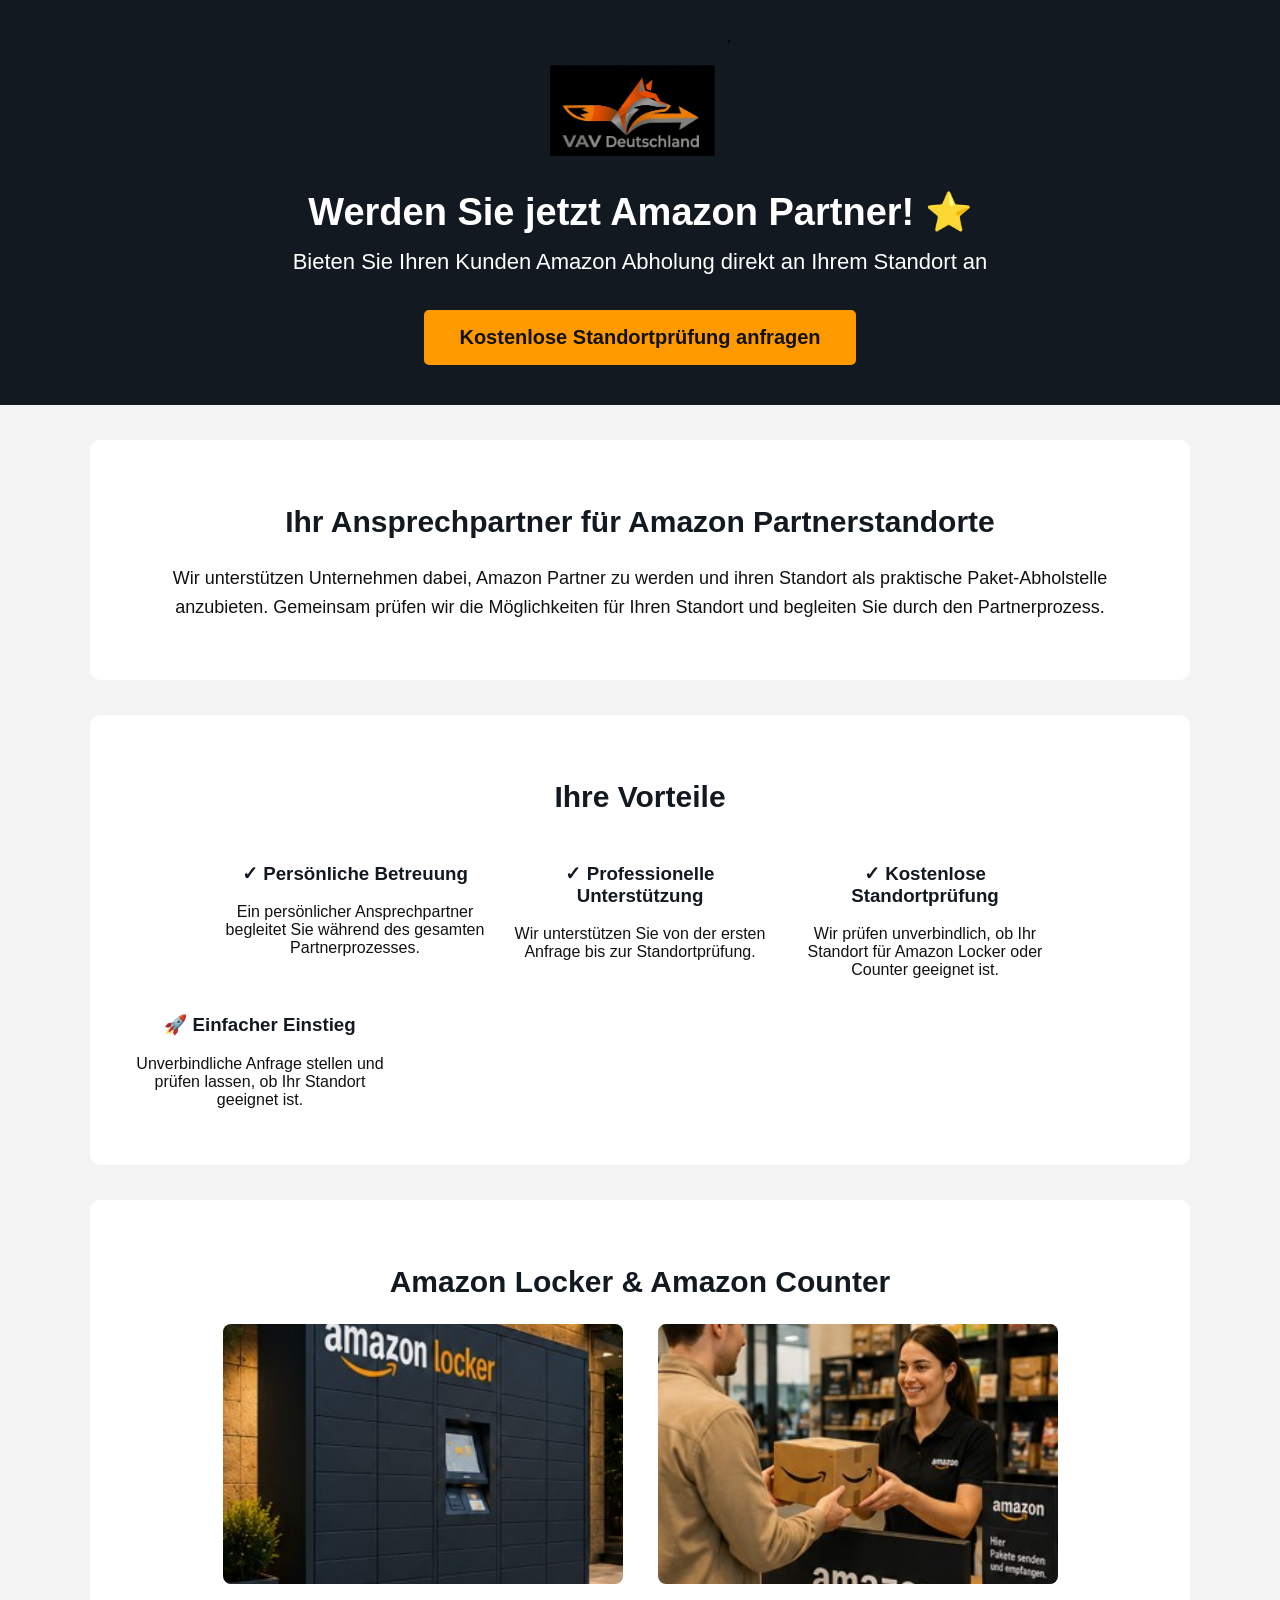
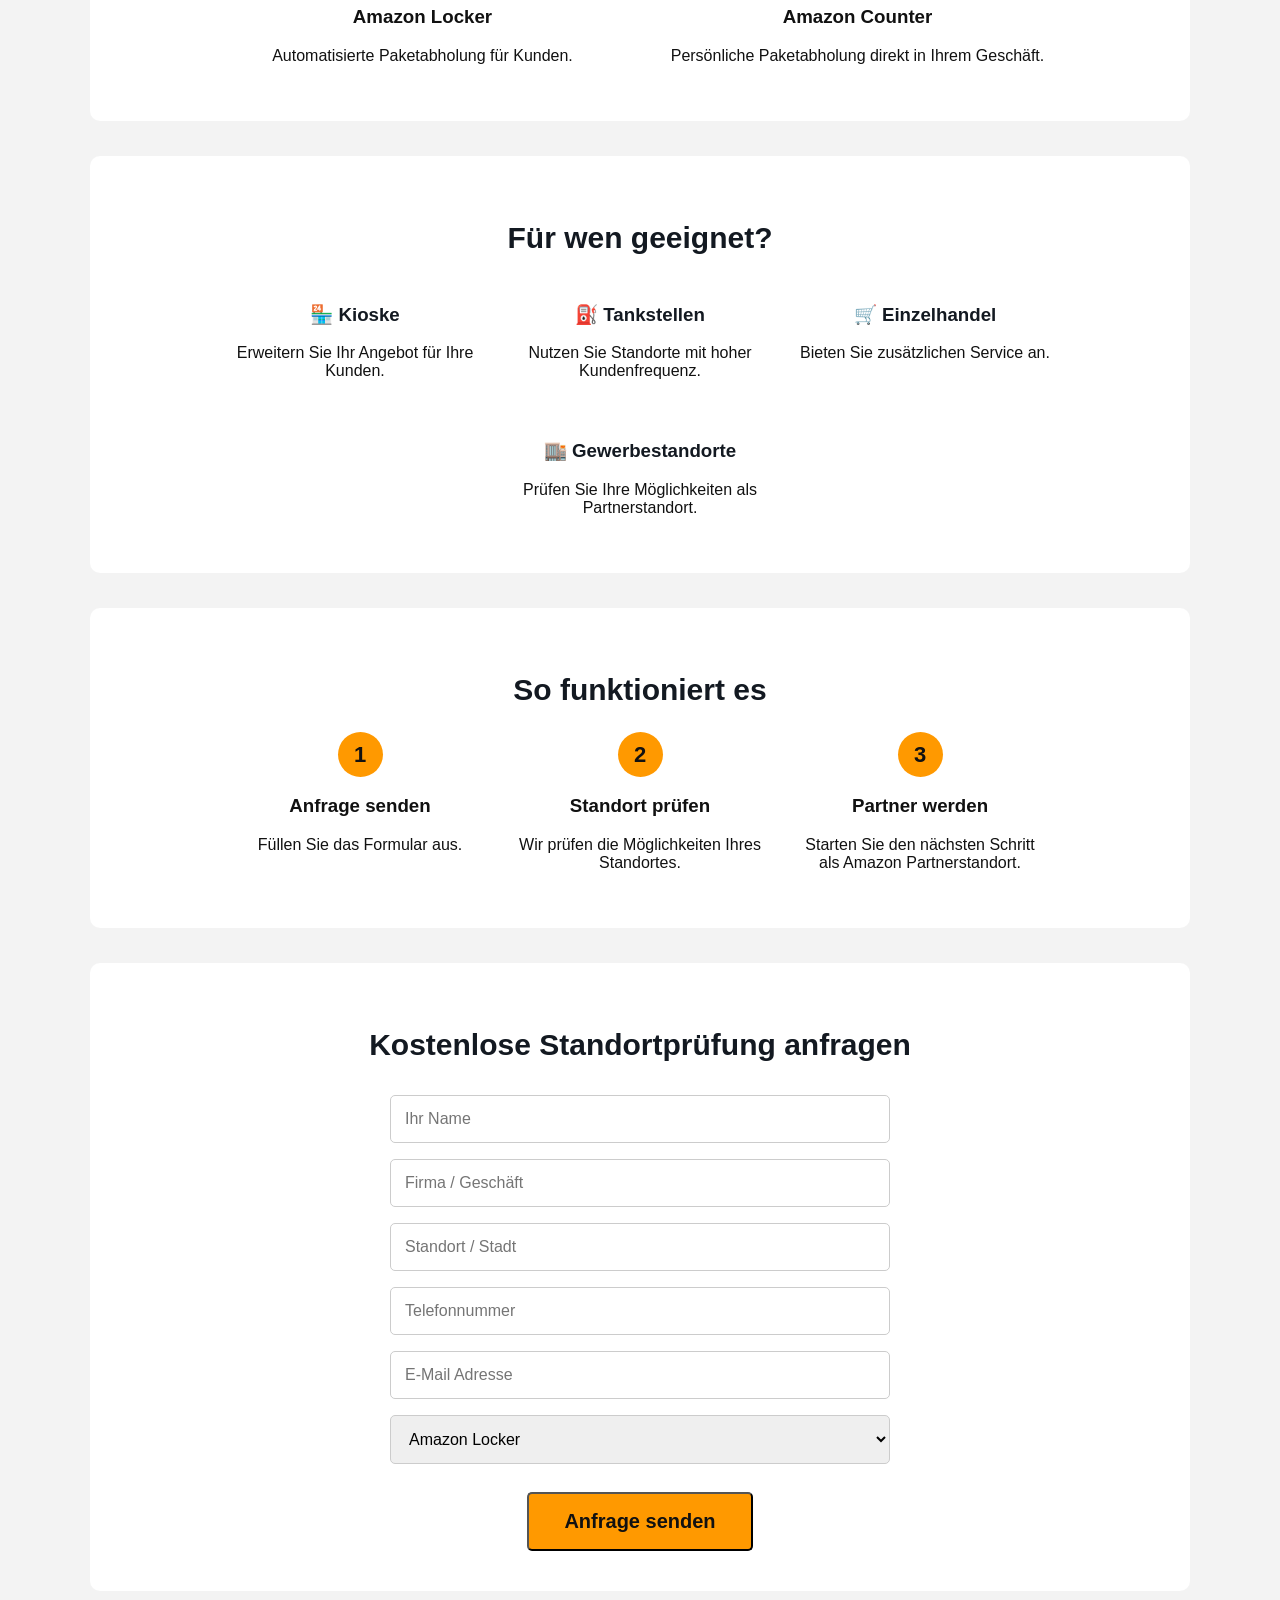
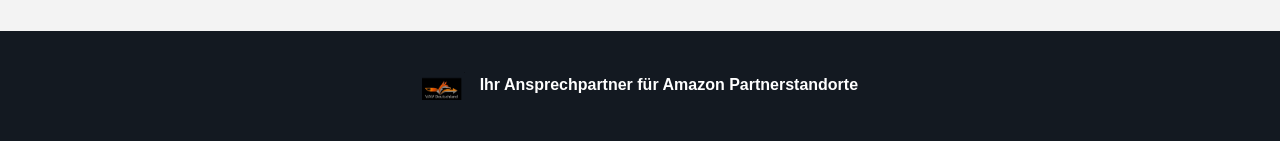
==== commit 8440d708: "Update index.html" ====
--- a/index.html
+++ b/index.html
@@ -296,7 +296,7 @@
 
 
 <h2 class="title">
-VAV Deutschland – Ihr Ansprechpartner für Amazon Partnerstandorte
+Ihr Ansprechpartner für Amazon Partnerstandorte
 </h2>
 
 
@@ -323,33 +323,40 @@
 
 
 <h2 class="title">
-Warum VAV Deutschland?
+Ihre Vorteile
 </h2>
 
-
-
 <div class="cards">
 
-
-<div class="card">
-
-<h3>🤝 Persönliche Betreuung</h3>
-
-<p>
-Ein direkter Ansprechpartner begleitet Sie bei Ihren Fragen rund um den Prozess.
-</p>
-
-</div>
-
-
-
-<div class="card">
-
-<h3>🏪 Fokus auf Unternehmen</h3>
-
-<p>
-Wir arbeiten mit lokalen Geschäften und Gewerbestandorten zusammen.
-</p>
+<div class="card">
+
+<h3>✓ Persönliche Betreuung</h3>
+
+<p>
+Ein persönlicher Ansprechpartner begleitet Sie während des gesamten Partnerprozesses.
+</p>
+
+</div>
+
+<div class="card">
+
+<h3>✓ Professionelle Unterstützung</h3>
+
+<p>
+Wir unterstützen Sie von der ersten Anfrage bis zur Standortprüfung.
+</p>
+
+</div>
+
+<div class="card">
+
+<h3>✓ Kostenlose Standortprüfung</h3>
+
+<p>
+Wir prüfen unverbindlich, ob Ihr Standort für Amazon Locker oder Counter geeignet ist.
+</p>
+
+</div>
 
 </div>
 
@@ -614,14 +621,13 @@
 
 <div class="footer">
 
-<strong>VAV Deutschland</strong>
-
-<p>
-Ihr Ansprechpartner für Amazon Partnerstandorte
-</p>
-
-<p class="small">
-VAV Deutschland ist kein Bestandteil der Amazon Unternehmensgruppe.
+<p>
+
+<img src="images/logo.png"
+style="height:28px;vertical-align:middle;margin-right:10px;">
+
+<strong>Ihr Ansprechpartner für Amazon Partnerstandorte</strong>
+
 </p>
 
 </div>
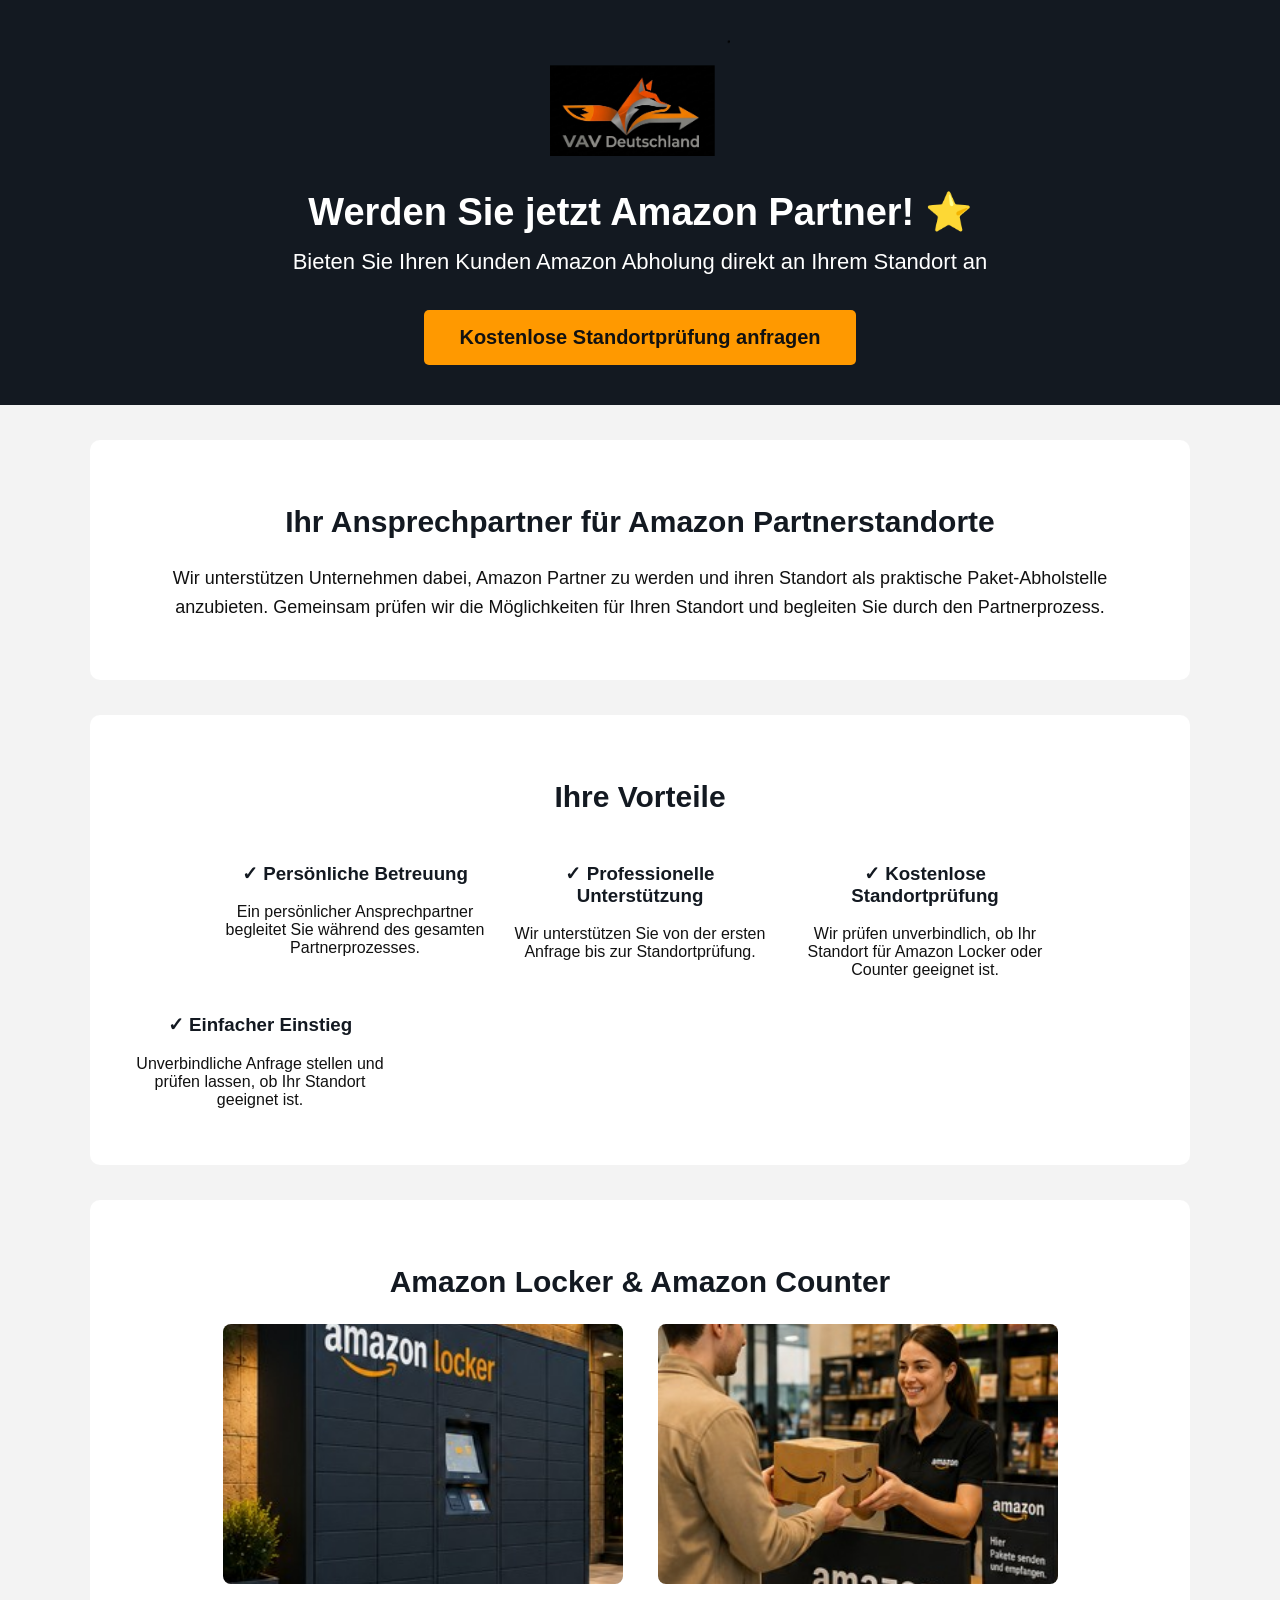
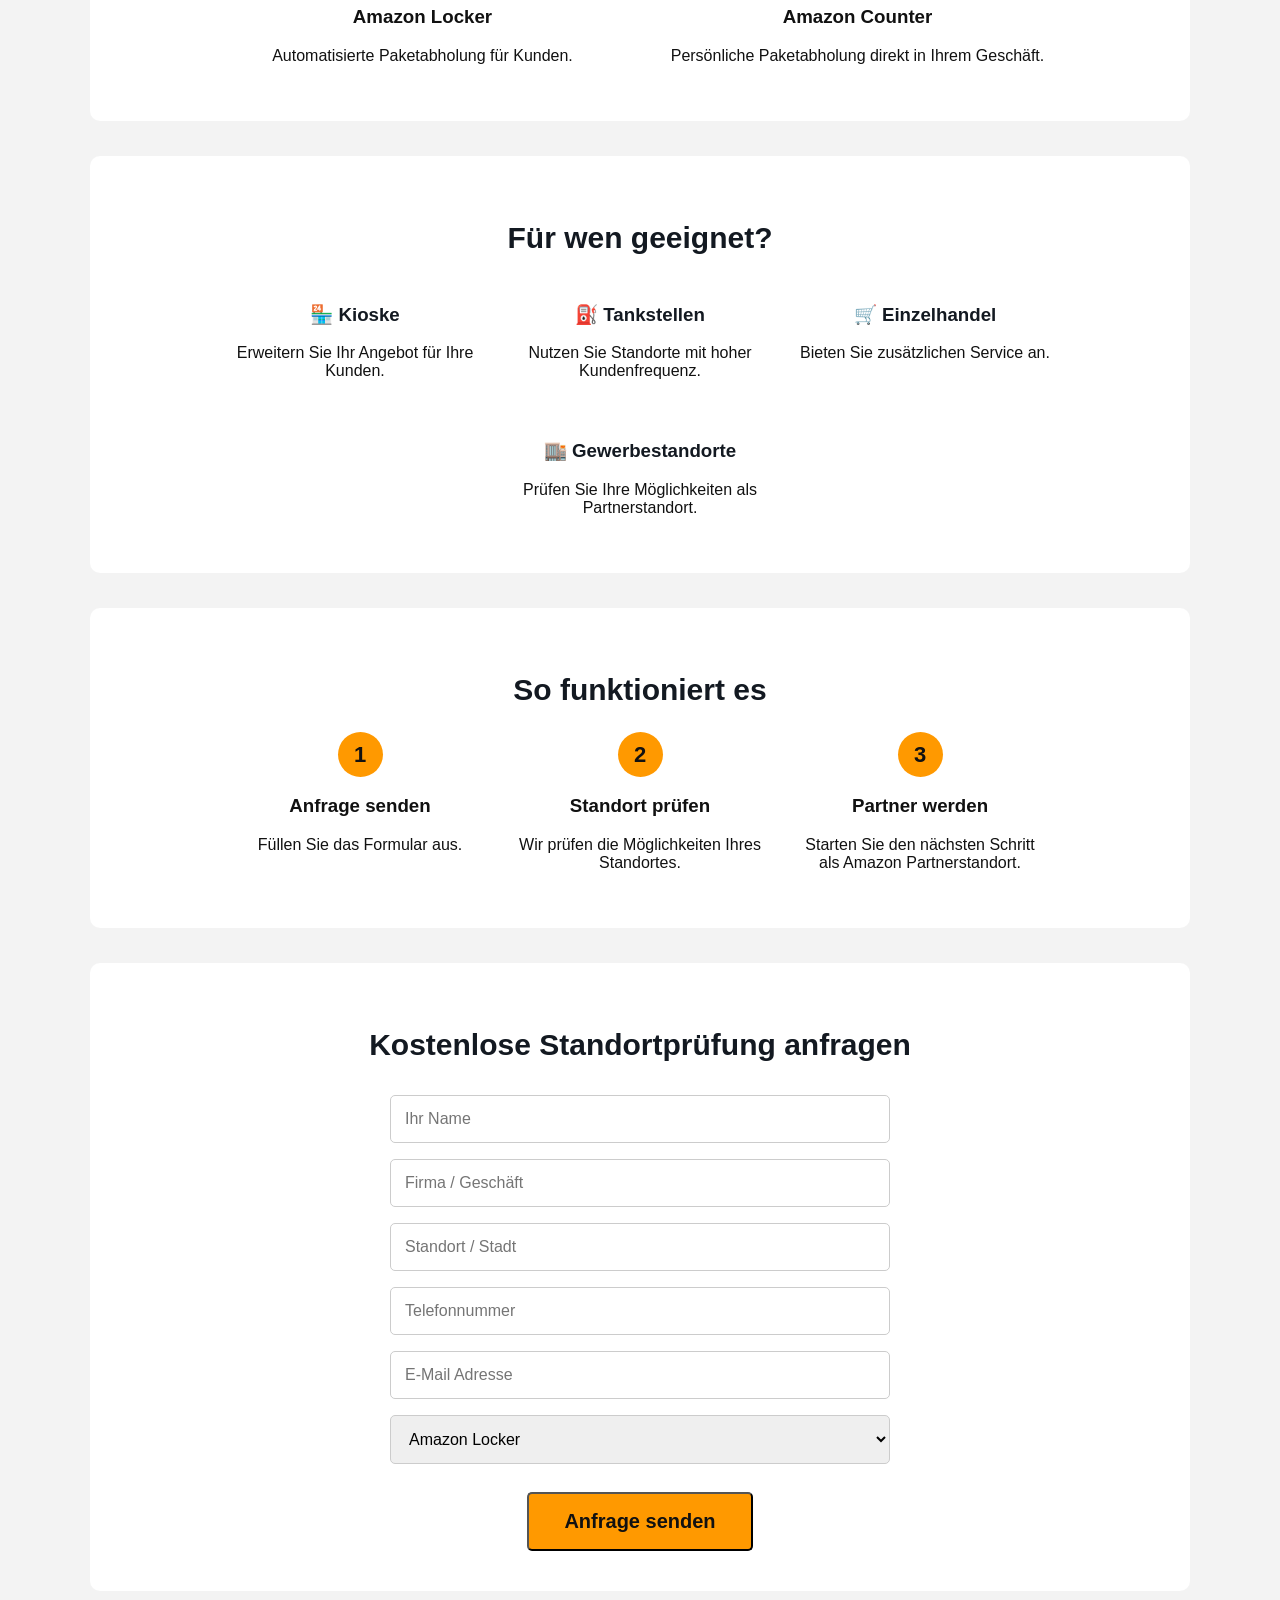
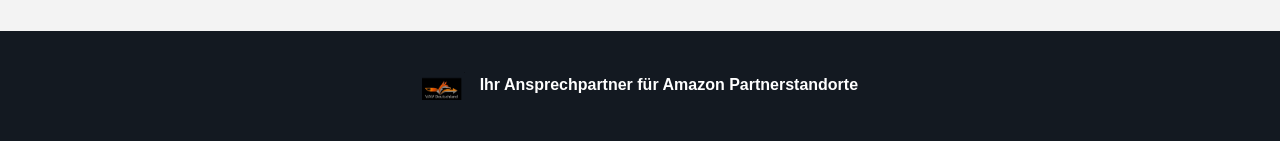
==== commit e0488901: "Update index.html" ====
--- a/index.html
+++ b/index.html
@@ -364,7 +364,7 @@
 
 <div class="card">
 
-<h3>🚀 Einfacher Einstieg</h3>
+<h3>✓ Einfacher Einstieg</h3>
 
 <p>
 Unverbindliche Anfrage stellen und prüfen lassen, ob Ihr Standort geeignet ist.
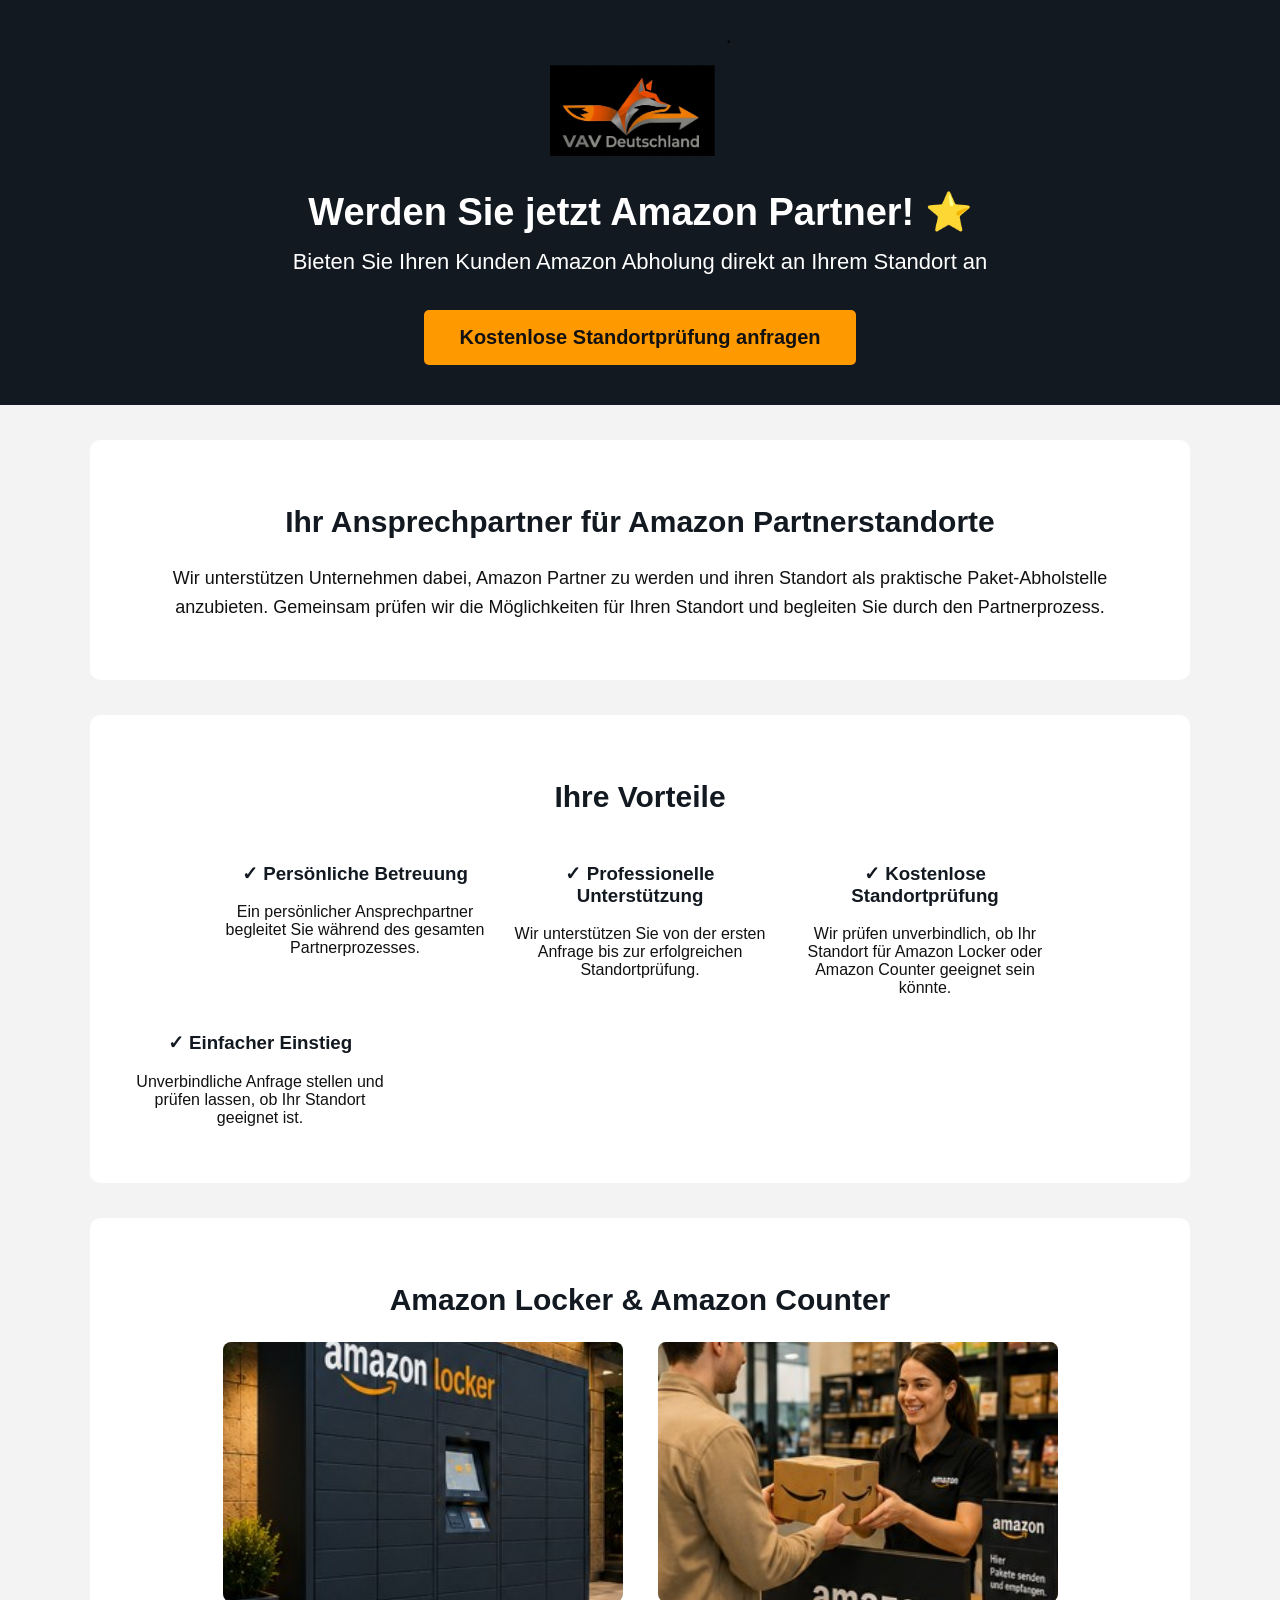
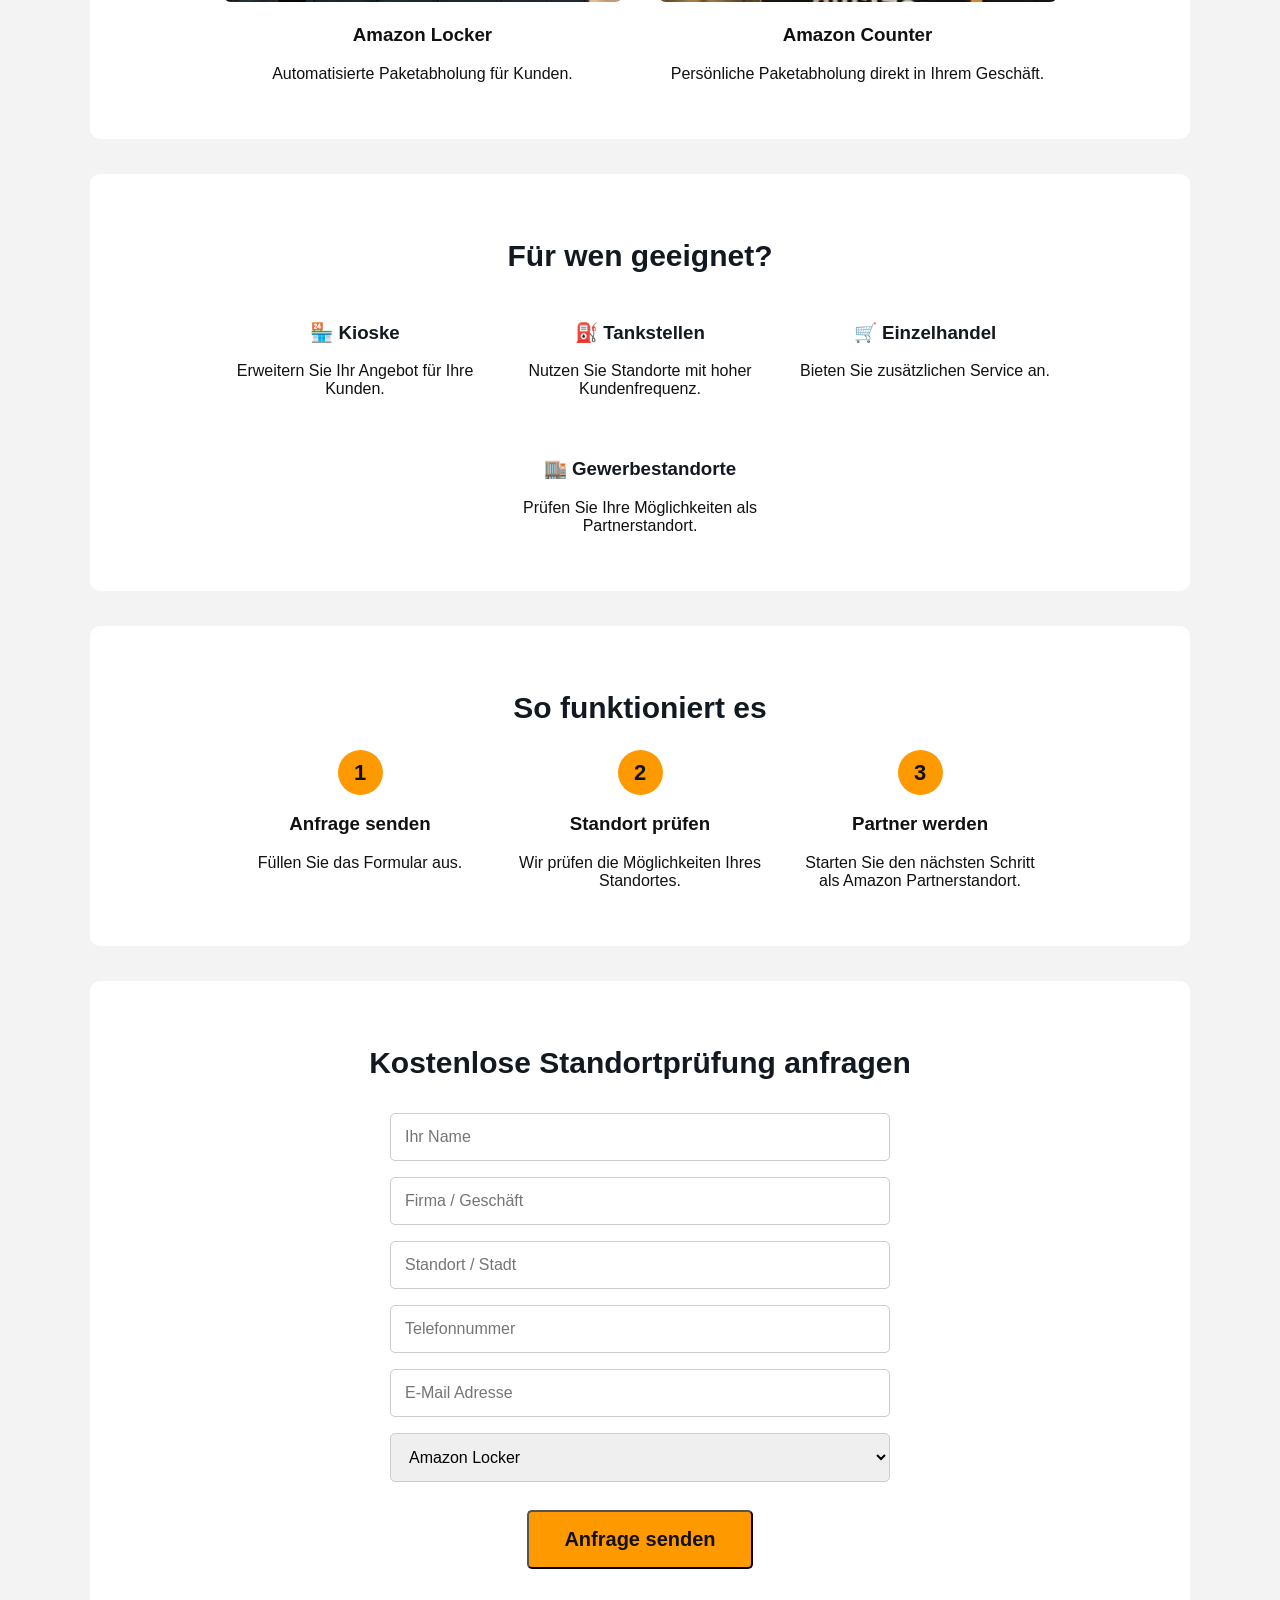
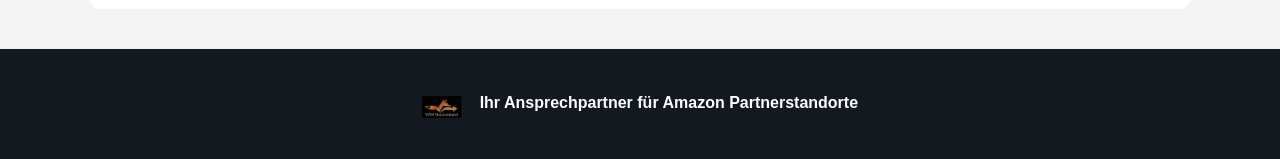
==== commit 5b9141fc: "Update index.html" ====
--- a/index.html
+++ b/index.html
@@ -343,7 +343,7 @@
 <h3>✓ Professionelle Unterstützung</h3>
 
 <p>
-Wir unterstützen Sie von der ersten Anfrage bis zur Standortprüfung.
+Wir unterstützen Sie von der ersten Anfrage bis zur erfolgreichen Standortprüfung.
 </p>
 
 </div>
@@ -353,12 +353,13 @@
 <h3>✓ Kostenlose Standortprüfung</h3>
 
 <p>
-Wir prüfen unverbindlich, ob Ihr Standort für Amazon Locker oder Counter geeignet ist.
-</p>
-
-</div>
-
-</div>
+Wir prüfen unverbindlich, ob Ihr Standort für Amazon Locker oder Amazon Counter geeignet sein könnte.
+</p>
+
+</div>
+
+</div>
+
 
 
 
